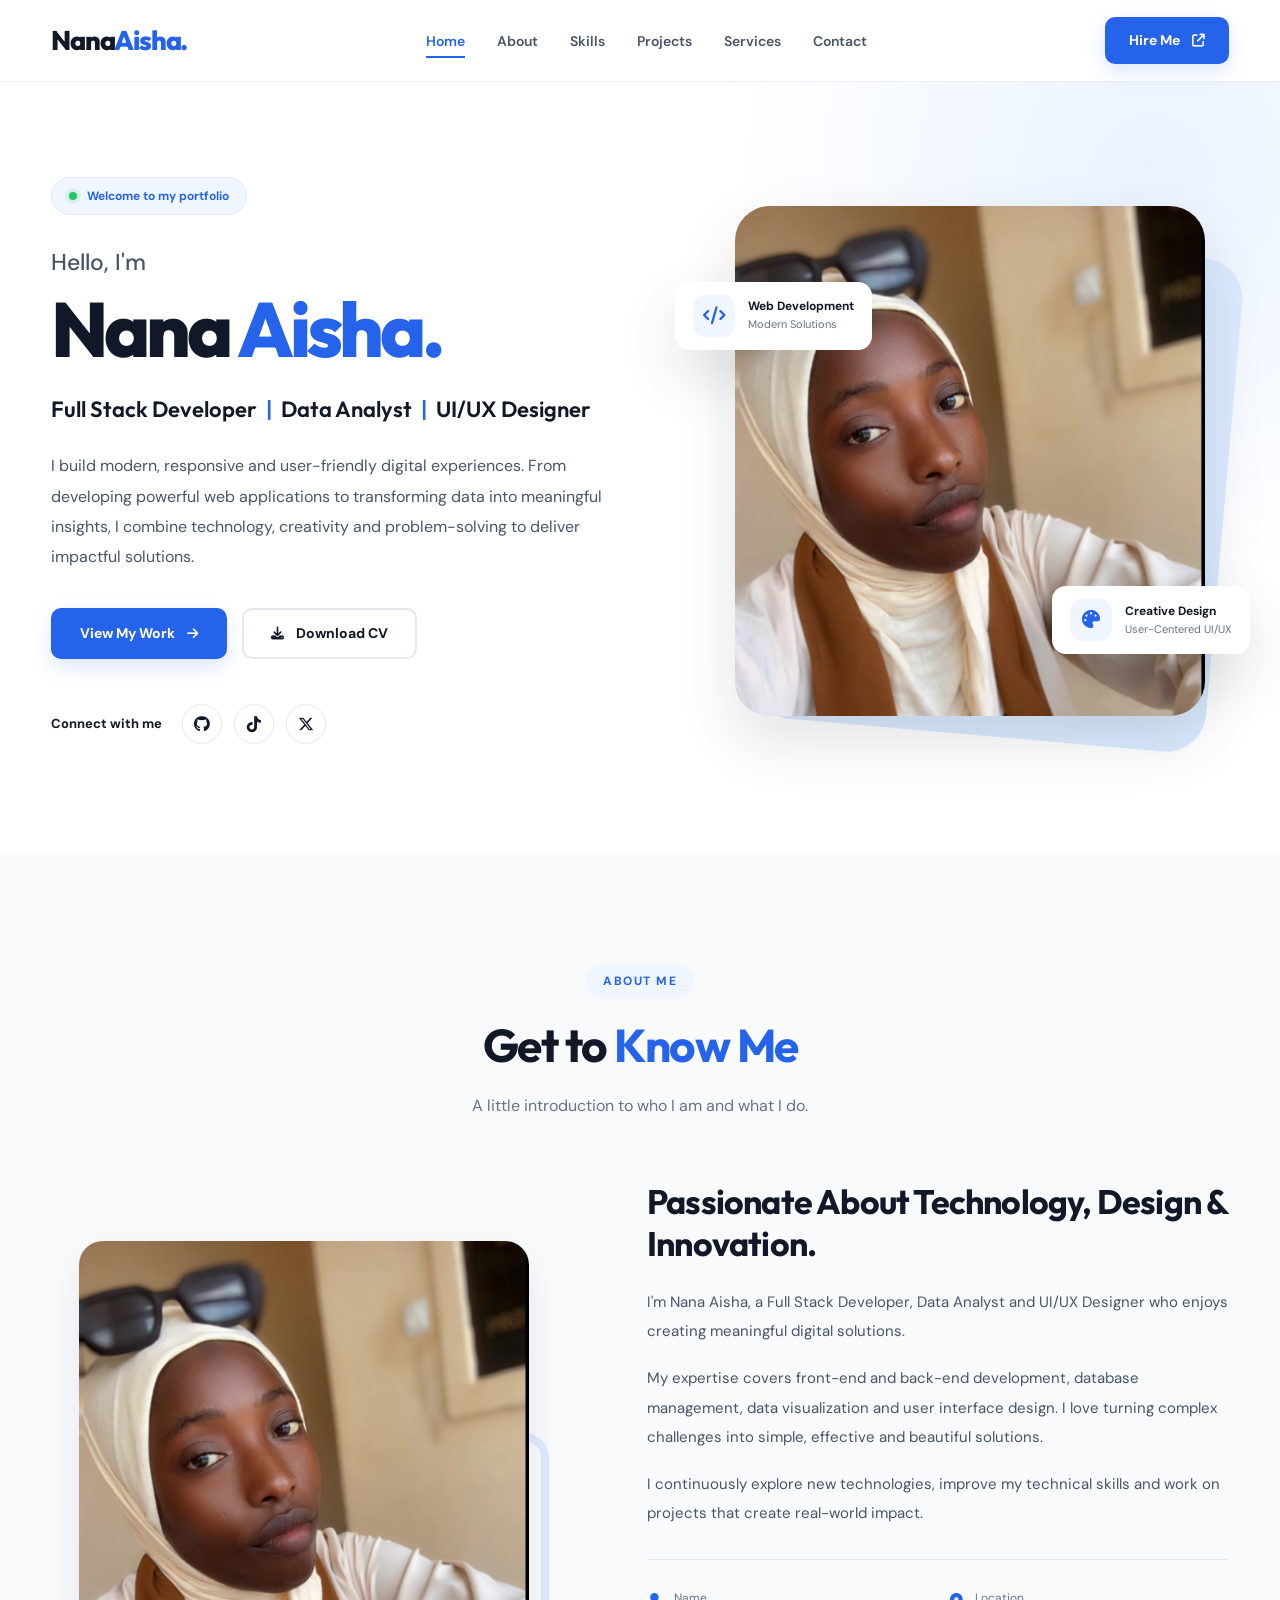
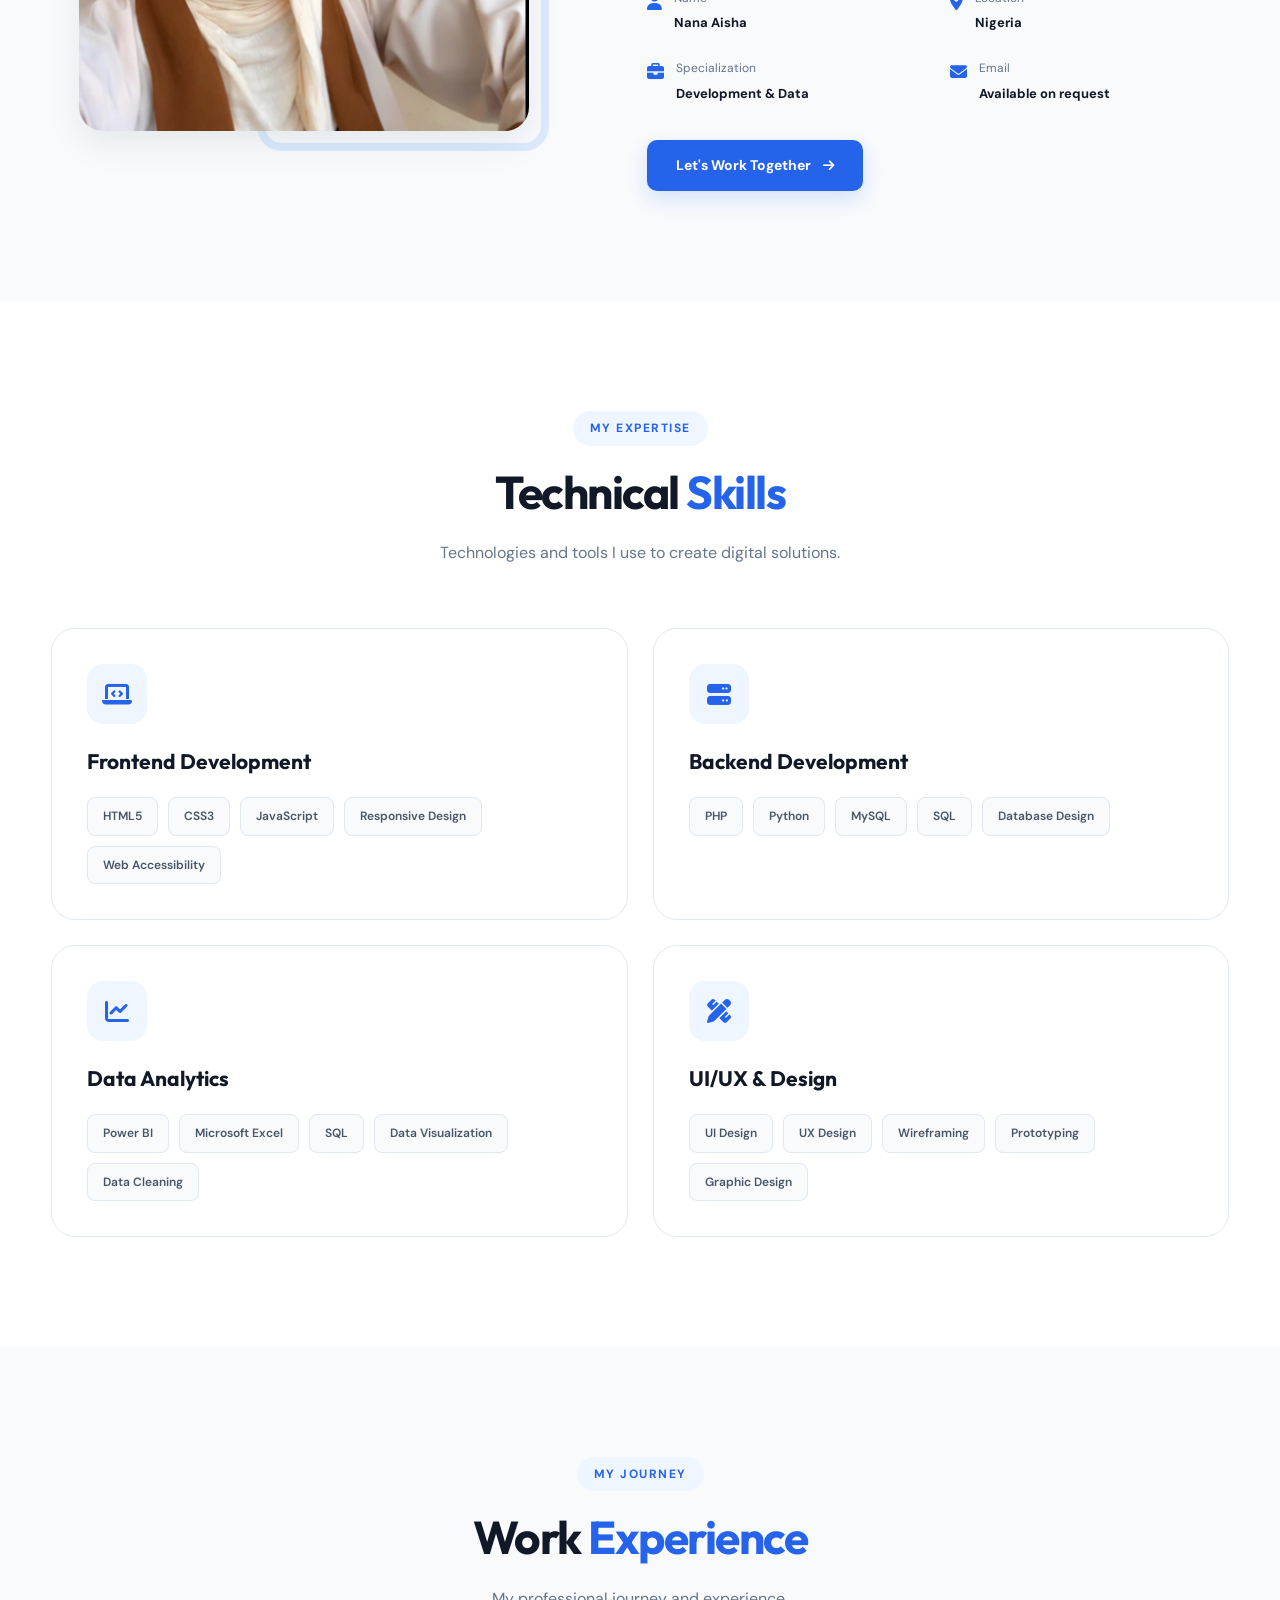
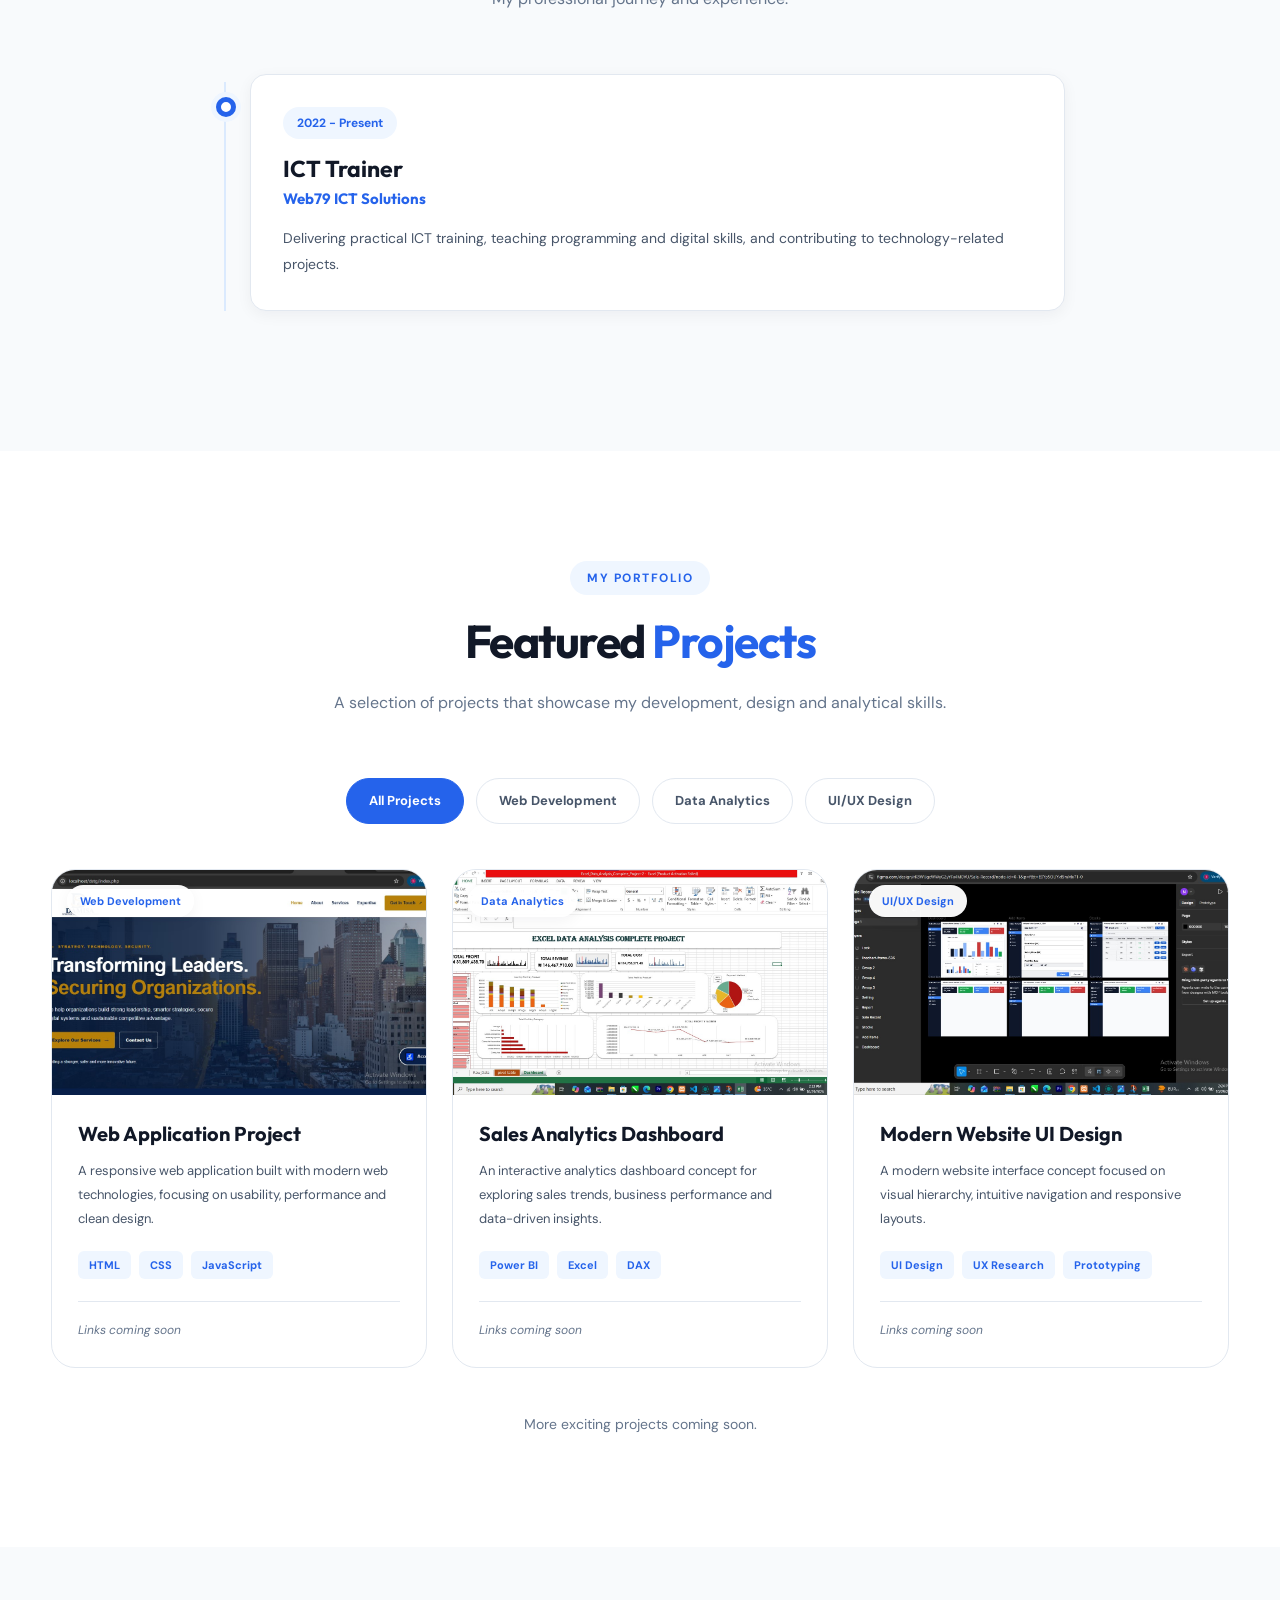
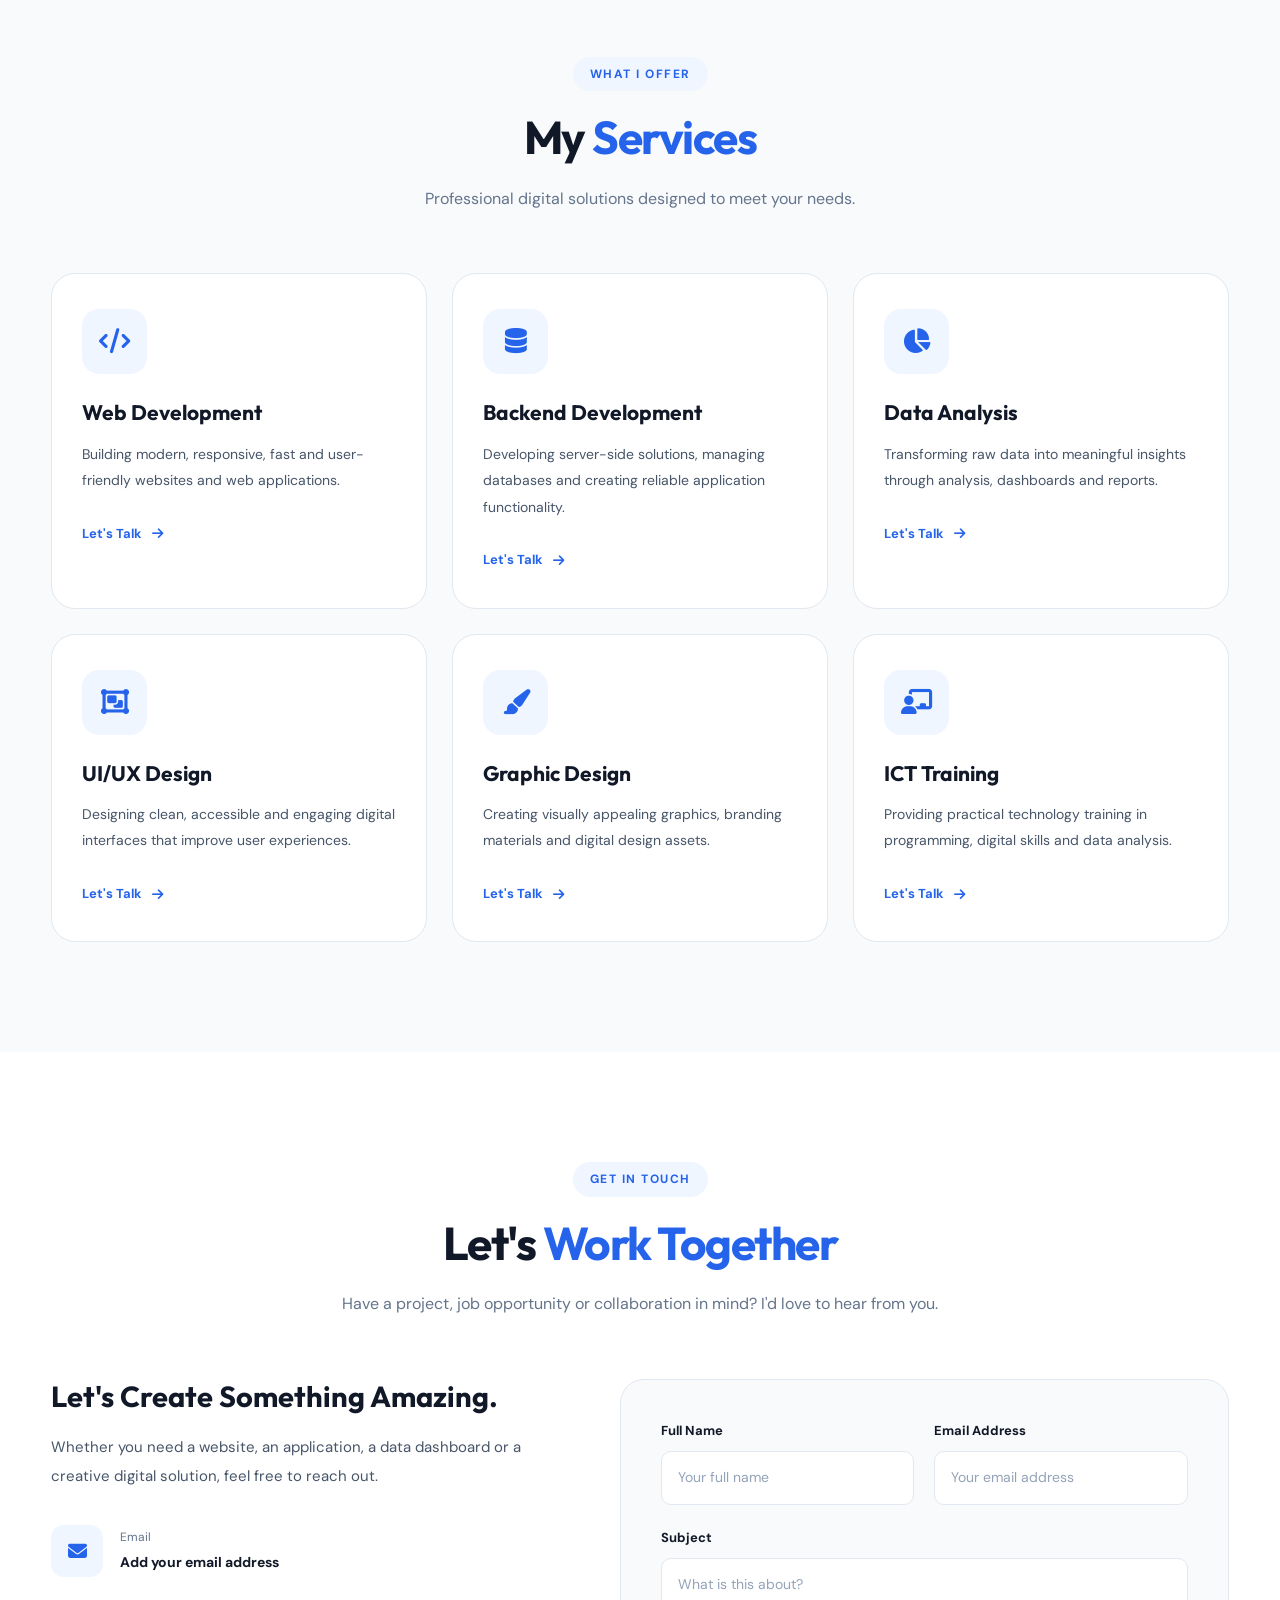
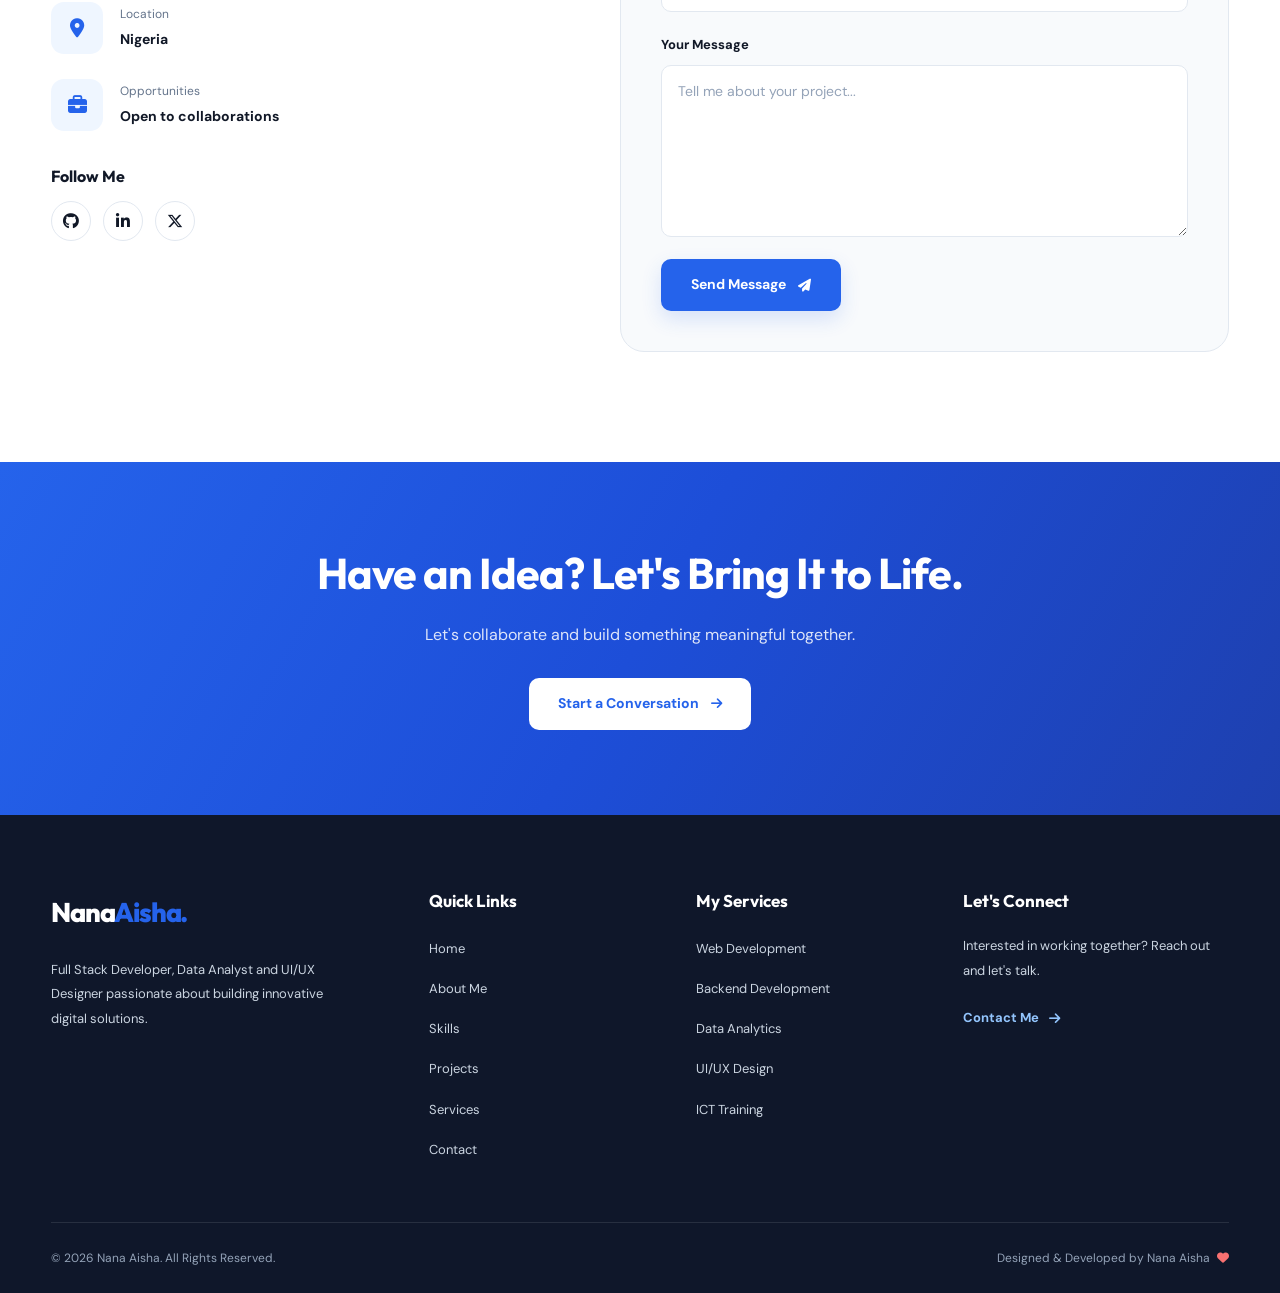
==== nana-aisha-portfolio/index.html @ 43b1484e "my portfolio commit" ====
<!DOCTYPE html>
<html lang="en">
<head>
    <meta charset="UTF-8">
    <meta name="viewport"
          content="width=device-width, initial-scale=1.0">

    <meta name="description"
          content="Nana Aisha is a Full Stack Developer, Data Analyst and UI/UX Designer. Explore her portfolio, skills, projects and services.">

    <meta name="theme-color" content="#ffffff">

    <title>Nana Aisha | Developer & Designer</title>

    <!-- Google Fonts -->
    <link rel="preconnect"
          href="https://fonts.googleapis.com">

    <link rel="preconnect"
          href="https://fonts.gstatic.com"
          crossorigin>

    <link
        href="https://fonts.googleapis.com/css2?family=DM+Sans:wght@400;500;600;700&family=Outfit:wght@400;500;600;700;800&display=swap"
        rel="stylesheet"
    >

    <!-- Font Awesome Icons -->
    <link
        rel="stylesheet"
        href="https://cdnjs.cloudflare.com/ajax/libs/font-awesome/6.7.2/css/all.min.css"
    >

    <!-- Main CSS -->
    <link rel="stylesheet" href="style.css">

    <!-- Main JavaScript -->
    <script src="script.js" defer></script>
</head>

<body>

    <!-- SKIP LINK -->
    <a href="#main-content" class="skip-link">
        Skip to main content
    </a>

    <!-- HEADER -->
    <header class="header" id="header">

        <div class="container nav-container">

            <a href="#home" class="logo"
               aria-label="Nana Aisha Homepage">
                Nana<span>Aisha.</span>
            </a>

            <nav class="navbar"
                 id="navbar"
                 aria-label="Main navigation">

                <ul class="nav-links">

                    <li>
                        <a href="#home" class="nav-link active">
                            Home
                        </a>
                    </li>

                    <li>
                        <a href="about.html" class="nav-link">
                            About
                        </a>
                    </li>

                    <li>
                        <a href="skills.html" class="nav-link">
                            Skills
                        </a>
                    </li>

                    <li>
                        <a href="projects.html" class="nav-link">
                            Projects
                        </a>
                    </li>

                    <li>
                        <a href="services.html" class="nav-link">
                            Services
                        </a>
                    </li>

                    <li>
                        <a href="contact.html" class="nav-link">
                            Contact
                        </a>
                    </li>

                </ul>

            </nav>

            <div class="nav-actions">

                <a href="#contact" class="btn btn-primary nav-cta">
                    Hire Me
                    <i class="fas fa-arrow-up-right-from-square"
                       aria-hidden="true"></i>
                </a>

                <button
                    class="menu-toggle"
                    id="menuToggle"
                    type="button"
                    aria-label="Open navigation menu"
                    aria-expanded="false"
                    aria-controls="navbar"
                >
                    <i class="fas fa-bars" aria-hidden="true"></i>
                </button>

            </div>

        </div>

    </header>


    <main id="main-content">

        <!-- HERO SECTION -->
        <section class="hero section" id="home">

            <div class="container hero-grid">

                <div class="hero-content">

                    <div class="hero-badge">
                        <span class="status-dot"></span>
                        Welcome to my portfolio
                    </div>

                    <p class="hero-greeting">
                        Hello, I'm
                    </p>

                    <h1 class="hero-title">
                        Nana <span>Aisha.</span>
                    </h1>

                    <h2 class="hero-profession">
                        Full Stack Developer
                        <span class="profession-divider">|</span>
                        Data Analyst
                        <span class="profession-divider">|</span>
                        UI/UX Designer
                    </h2>

                    <p class="hero-description">
                        I build modern, responsive and user-friendly
                        digital experiences. From developing powerful
                        web applications to transforming data into
                        meaningful insights, I combine technology,
                        creativity and problem-solving to deliver
                        impactful solutions.
                    </p>

                    <div class="hero-buttons">

                        <a href="#projects"
                           class="btn btn-primary">
                            View My Work
                            <i class="fas fa-arrow-right"
                               aria-hidden="true"></i>
                        </a>

                        <a href="assets/nana-aisha-cv.pdf"
                           class="btn btn-outline"
                           download>
                            <i class="fas fa-download"
                               aria-hidden="true"></i>
                            Download CV
                        </a>

                    </div>

                    <div class="hero-socials">

                        <span>Connect with me</span>

                        <div class="social-links">

                            <!-- Replace # with your real profile URLs -->

                            <a href="https://github.com/Aishamake"
                               aria-label="GitHub profile">
                                <i class="fab fa-github"
                                   aria-hidden="true"></i>
                            </a>

                            <a href="www.tiktok.com/@codecraftcenter78"
                               aria-label="LinkedIn profile">
                                <i class="fab fa-tiktok"
                                   aria-hidden="true"></i>
                            </a>

                            <a href="https://x.com/codecraft780?s=11"
                               aria-label="X profile">
                                <i class="fab fa-x-twitter"
                                   aria-hidden="true"></i>
                            </a>

                        </div>

                    </div>

                </div>

                <div class="hero-image-wrapper">

                    <div class="hero-image-bg"></div>

                    <div class="hero-image-box">

                        <img
                            src="images/profile.jpg"
                            alt="Professional portrait of Nana Aisha"
                            class="hero-image"
                        >

                    </div>

                    <div class="floating-card card-code">
                        <i class="fas fa-code"
                           aria-hidden="true"></i>
                        <div>
                            <strong>Web Development</strong>
                            <span>Modern Solutions</span>
                        </div>
                    </div>

                    <div class="floating-card card-design">
                        <i class="fas fa-palette"
                           aria-hidden="true"></i>
                        <div>
                            <strong>Creative Design</strong>
                            <span>User-Centered UI/UX</span>
                        </div>
                    </div>

                </div>

            </div>

        </section>


        <!-- ABOUT SECTION -->
        <section class="about section" id="about">

            <div class="container">

                <div class="section-heading">

                    <span class="section-tag">About Me</span>

                    <h2 class="section-title">
                        Get to <span>Know Me</span>
                    </h2>

                    <p class="section-subtitle">
                        A little introduction to who I am
                        and what I do.
                    </p>

                </div>

                <div class="about-grid">

                    <div class="about-image">

                        <img
                            src="images/profile.jpg"
                            alt="Nana Aisha"
                            loading="lazy"
                        >

                        <div class="about-image-decoration"></div>

                    </div>

                    <div class="about-content">

                        <h3>
                            Passionate About Technology,
                            Design & Innovation.
                        </h3>

                        <p>
                            I'm Nana Aisha, a Full Stack Developer,
                            Data Analyst and UI/UX Designer who enjoys
                            creating meaningful digital solutions.
                        </p>

                        <p>
                            My expertise covers front-end and
                            back-end development, database management,
                            data visualization and user interface
                            design. I love turning complex challenges
                            into simple, effective and beautiful
                            solutions.
                        </p>

                        <p>
                            I continuously explore new technologies,
                            improve my technical skills and work on
                            projects that create real-world impact.
                        </p>

                        <div class="about-details">

                            <div class="detail-item">
                                <i class="fas fa-user"
                                   aria-hidden="true"></i>
                                <div>
                                    <span>Name</span>
                                    <strong>Nana Aisha</strong>
                                </div>
                            </div>

                            <div class="detail-item">
                                <i class="fas fa-location-dot"
                                   aria-hidden="true"></i>
                                <div>
                                    <span>Location</span>
                                    <strong>Nigeria</strong>
                                </div>
                            </div>

                            <div class="detail-item">
                                <i class="fas fa-briefcase"
                                   aria-hidden="true"></i>
                                <div>
                                    <span>Specialization</span>
                                    <strong>Development & Data</strong>
                                </div>
                            </div>

                            <div class="detail-item">
                                <i class="fas fa-envelope"
                                   aria-hidden="true"></i>
                                <div>
                                    <span>Email</span>
                                    <strong>
                                        <!-- Add your professional email -->
                                        Available on request
                                    </strong>
                                </div>
                            </div>

                        </div>

                        <a href="#contact"
                           class="btn btn-primary">
                            Let's Work Together
                            <i class="fas fa-arrow-right"
                               aria-hidden="true"></i>
                        </a>

                    </div>

                </div>

            </div>

        </section>


        <!-- SKILLS SECTION -->
        <section class="skills section" id="skills">

            <div class="container">

                <div class="section-heading">

                    <span class="section-tag">
                        My Expertise
                    </span>

                    <h2 class="section-title">
                        Technical <span>Skills</span>
                    </h2>

                    <p class="section-subtitle">
                        Technologies and tools I use
                        to create digital solutions.
                    </p>

                </div>

                <div class="skills-grid">

                    <!-- FRONTEND -->
                    <div class="skill-category">

                        <div class="skill-category-icon">
                            <i class="fas fa-laptop-code"
                               aria-hidden="true"></i>
                        </div>

                        <h3>Frontend Development</h3>

                        <div class="skill-tags">
                            <span>HTML5</span>
                            <span>CSS3</span>
                            <span>JavaScript</span>
                            <span>Responsive Design</span>
                            <span>Web Accessibility</span>
                        </div>

                    </div>

                    <!-- BACKEND -->
                    <div class="skill-category">

                        <div class="skill-category-icon">
                            <i class="fas fa-server"
                               aria-hidden="true"></i>
                        </div>

                        <h3>Backend Development</h3>

                        <div class="skill-tags">
                            <span>PHP</span>
                            <span>Python</span>
                            <span>MySQL</span>
                            <span>SQL</span>
                            <span>Database Design</span>
                        </div>

                    </div>

                    <!-- DATA ANALYSIS -->
                    <div class="skill-category">

                        <div class="skill-category-icon">
                            <i class="fas fa-chart-line"
                               aria-hidden="true"></i>
                        </div>

                        <h3>Data Analytics</h3>

                        <div class="skill-tags">
                            <span>Power BI</span>
                            <span>Microsoft Excel</span>
                            <span>SQL</span>
                            <span>Data Visualization</span>
                            <span>Data Cleaning</span>
                        </div>

                    </div>

                    <!-- UI UX -->
                    <div class="skill-category">

                        <div class="skill-category-icon">
                            <i class="fas fa-pen-ruler"
                               aria-hidden="true"></i>
                        </div>

                        <h3>UI/UX & Design</h3>

                        <div class="skill-tags">
                            <span>UI Design</span>
                            <span>UX Design</span>
                            <span>Wireframing</span>
                            <span>Prototyping</span>
                            <span>Graphic Design</span>
                        </div>

                    </div>

                </div>

            </div>

        </section>


        <!-- EXPERIENCE SECTION -->
        <section class="experience section" id="experience">

            <div class="container">

                <div class="section-heading">

                    <span class="section-tag">
                        My Journey
                    </span>

                    <h2 class="section-title">
                        Work <span>Experience</span>
                    </h2>

                    <p class="section-subtitle">
                        My professional journey and experience.
                    </p>

                </div>

                <div class="timeline">

                    <div class="timeline-item">

                        <div class="timeline-marker"></div>

                        <div class="timeline-content">

                            <span class="timeline-date">
                                2022 - Present
                            </span>

                            <h3>
                                ICT Trainer
                            </h3>

                            <h4>
                                Web79 ICT Solutions
                            </h4>

                            <p>
                                Delivering practical ICT training,
                                teaching programming and digital
                                skills, and contributing to
                                technology-related projects.
                            </p>

                        </div>

                    </div>

                </div>

            </div>

        </section>


        <!-- PROJECTS SECTION -->
        <section class="projects section" id="projects">

            <div class="container">

                <div class="section-heading">

                    <span class="section-tag">
                        My Portfolio
                    </span>

                    <h2 class="section-title">
                        Featured <span>Projects</span>
                    </h2>

                    <p class="section-subtitle">
                        A selection of projects that showcase
                        my development, design and analytical skills.
                    </p>

                </div>

                <div class="project-filters"
                     aria-label="Filter projects">

                    <button class="filter-btn active"
                            type="button"
                            data-filter="all">
                        All Projects
                    </button>

                    <button class="filter-btn"
                            type="button"
                            data-filter="web">
                        Web Development
                    </button>

                    <button class="filter-btn"
                            type="button"
                            data-filter="data">
                        Data Analytics
                    </button>

                    <button class="filter-btn"
                            type="button"
                            data-filter="design">
                        UI/UX Design
                    </button>

                </div>

                <div class="projects-grid">

                    <!-- PROJECT 1 -->
                    <article class="project-card"
                             data-category="web">

                        <div class="project-image">

                            <img
                                src="images/project1.jpg"
                                alt="Website development project preview"
                                loading="lazy"
                            >

                            <span class="project-category">
                                Web Development
                            </span>

                        </div>

                        <div class="project-content">

                            <h3>Web Application Project</h3>

                            <p>
                                A responsive web application
                                built with modern web technologies,
                                focusing on usability, performance
                                and clean design.
                            </p>

                            <div class="project-tech">
                                <span>HTML</span>
                                <span>CSS</span>
                                <span>JavaScript</span>
                            </div>

                            <div class="project-links">
                                <!-- Add actual project URLs here -->
                                <span class="project-link-placeholder">
                                    Links coming soon
                                </span>
                            </div>

                        </div>

                    </article>


                    <!-- PROJECT 2 -->
                    <article class="project-card"
                             data-category="data">

                        <div class="project-image">

                            <img
                                src="images/project2.jpg"
                                alt="Data analytics dashboard preview"
                                loading="lazy"
                            >

                            <span class="project-category">
                                Data Analytics
                            </span>

                        </div>

                        <div class="project-content">

                            <h3>Sales Analytics Dashboard</h3>

                            <p>
                                An interactive analytics dashboard
                                concept for exploring sales trends,
                                business performance and
                                data-driven insights.
                            </p>

                            <div class="project-tech">
                                <span>Power BI</span>
                                <span>Excel</span>
                                <span>DAX</span>
                            </div>

                            <div class="project-links">
                                <span class="project-link-placeholder">
                                    Links coming soon
                                </span>
                            </div>

                        </div>

                    </article>


                    <!-- PROJECT 3 -->
                    <article class="project-card"
                             data-category="design">

                        <div class="project-image">

                            <img
                                src="images/project3.jpg"
                                alt="UI UX design project preview"
                                loading="lazy"
                            >

                            <span class="project-category">
                                UI/UX Design
                            </span>

                        </div>

                        <div class="project-content">

                            <h3>Modern Website UI Design</h3>

                            <p>
                                A modern website interface concept
                                focused on visual hierarchy,
                                intuitive navigation and
                                responsive layouts.
                            </p>

                            <div class="project-tech">
                                <span>UI Design</span>
                                <span>UX Research</span>
                                <span>Prototyping</span>
                            </div>

                            <div class="project-links">
                                <span class="project-link-placeholder">
                                    Links coming soon
                                </span>
                            </div>

                        </div>

                    </article>

                </div>

                <div class="projects-footer">

                    <p>
                        More exciting projects coming soon.
                    </p>

                </div>

            </div>

        </section>


        <!-- SERVICES SECTION -->
        <section class="services section" id="services">

            <div class="container">

                <div class="section-heading">

                    <span class="section-tag">
                        What I Offer
                    </span>

                    <h2 class="section-title">
                        My <span>Services</span>
                    </h2>

                    <p class="section-subtitle">
                        Professional digital solutions
                        designed to meet your needs.
                    </p>

                </div>

                <div class="services-grid">

                    <div class="service-card">

                        <div class="service-icon">
                            <i class="fas fa-code"
                               aria-hidden="true"></i>
                        </div>

                        <h3>Web Development</h3>

                        <p>
                            Building modern, responsive,
                            fast and user-friendly websites
                            and web applications.
                        </p>

                        <a href="#contact"
                           class="service-link">
                            Let's Talk
                            <i class="fas fa-arrow-right"
                               aria-hidden="true"></i>
                        </a>

                    </div>


                    <div class="service-card">

                        <div class="service-icon">
                            <i class="fas fa-database"
                               aria-hidden="true"></i>
                        </div>

                        <h3>Backend Development</h3>

                        <p>
                            Developing server-side solutions,
                            managing databases and creating
                            reliable application functionality.
                        </p>

                        <a href="#contact"
                           class="service-link">
                            Let's Talk
                            <i class="fas fa-arrow-right"
                               aria-hidden="true"></i>
                        </a>

                    </div>


                    <div class="service-card">

                        <div class="service-icon">
                            <i class="fas fa-chart-pie"
                               aria-hidden="true"></i>
                        </div>

                        <h3>Data Analysis</h3>

                        <p>
                            Transforming raw data into
                            meaningful insights through
                            analysis, dashboards and reports.
                        </p>

                        <a href="#contact"
                           class="service-link">
                            Let's Talk
                            <i class="fas fa-arrow-right"
                               aria-hidden="true"></i>
                        </a>

                    </div>


                    <div class="service-card">

                        <div class="service-icon">
                            <i class="fas fa-object-group"
                               aria-hidden="true"></i>
                        </div>

                        <h3>UI/UX Design</h3>

                        <p>
                            Designing clean, accessible
                            and engaging digital interfaces
                            that improve user experiences.
                        </p>

                        <a href="#contact"
                           class="service-link">
                            Let's Talk
                            <i class="fas fa-arrow-right"
                               aria-hidden="true"></i>
                        </a>

                    </div>


                    <div class="service-card">

                        <div class="service-icon">
                            <i class="fas fa-paintbrush"
                               aria-hidden="true"></i>
                        </div>

                        <h3>Graphic Design</h3>

                        <p>
                            Creating visually appealing
                            graphics, branding materials
                            and digital design assets.
                        </p>

                        <a href="#contact"
                           class="service-link">
                            Let's Talk
                            <i class="fas fa-arrow-right"
                               aria-hidden="true"></i>
                        </a>

                    </div>


                    <div class="service-card">

                        <div class="service-icon">
                            <i class="fas fa-chalkboard-user"
                               aria-hidden="true"></i>
                        </div>

                        <h3>ICT Training</h3>

                        <p>
                            Providing practical technology
                            training in programming,
                            digital skills and data analysis.
                        </p>

                        <a href="#contact"
                           class="service-link">
                            Let's Talk
                            <i class="fas fa-arrow-right"
                               aria-hidden="true"></i>
                        </a>

                    </div>

                </div>

            </div>

        </section>


        <!-- CONTACT SECTION -->
        <section class="contact section" id="contact">

            <div class="container">

                <div class="section-heading">

                    <span class="section-tag">
                        Get In Touch
                    </span>

                    <h2 class="section-title">
                        Let's <span>Work Together</span>
                    </h2>

                    <p class="section-subtitle">
                        Have a project, job opportunity or
                        collaboration in mind? I'd love
                        to hear from you.
                    </p>

                </div>

                <div class="contact-grid">

                    <div class="contact-info">

                        <h3>
                            Let's Create Something Amazing.
                        </h3>

                        <p>
                            Whether you need a website,
                            an application, a data dashboard
                            or a creative digital solution,
                            feel free to reach out.
                        </p>

                        <div class="contact-info-items">

                            <div class="contact-info-item">

                                <div class="contact-icon">
                                    <i class="fas fa-envelope"
                                       aria-hidden="true"></i>
                                </div>

                                <div>
                                    <span>Email</span>
                                    <strong>
                                        Add your email address
                                    </strong>
                                </div>

                            </div>

                            <div class="contact-info-item">

                                <div class="contact-icon">
                                    <i class="fas fa-location-dot"
                                       aria-hidden="true"></i>
                                </div>

                                <div>
                                    <span>Location</span>
                                    <strong>Nigeria</strong>
                                </div>

                            </div>

                            <div class="contact-info-item">

                                <div class="contact-icon">
                                    <i class="fas fa-briefcase"
                                       aria-hidden="true"></i>
                                </div>

                                <div>
                                    <span>Opportunities</span>
                                    <strong>
                                        Open to collaborations
                                    </strong>
                                </div>

                            </div>

                        </div>

                        <div class="contact-socials">

                            <h4>Follow Me</h4>

                            <div class="social-links">
                                <!-- Add your actual profile URLs -->
                                <a href="#"
                                   aria-label="GitHub">
                                    <i class="fab fa-github"
                                       aria-hidden="true"></i>
                                </a>

                                <a href="#"
                                   aria-label="LinkedIn">
                                    <i class="fab fa-linkedin-in"
                                       aria-hidden="true"></i>
                                </a>

                                <a href="#"
                                   aria-label="X">
                                    <i class="fab fa-x-twitter"
                                       aria-hidden="true"></i>
                                </a>
                            </div>

                        </div>

                    </div>


                    <!-- CONTACT FORM -->
                    <div class="contact-form-wrapper">

                        <form id="contactForm"
                              class="contact-form">

                            <div class="form-row">

                                <div class="form-group">

                                    <label for="name">
                                        Full Name
                                    </label>

                                    <input
                                        type="text"
                                        id="name"
                                        name="name"
                                        placeholder="Your full name"
                                        autocomplete="name"
                                        required
                                    >

                                </div>

                                <div class="form-group">

                                    <label for="email">
                                        Email Address
                                    </label>

                                    <input
                                        type="email"
                                        id="email"
                                        name="email"
                                        placeholder="Your email address"
                                        autocomplete="email"
                                        required
                                    >

                                </div>

                            </div>

                            <div class="form-group">

                                <label for="subject">
                                    Subject
                                </label>

                                <input
                                    type="text"
                                    id="subject"
                                    name="subject"
                                    placeholder="What is this about?"
                                    required
                                >

                            </div>

                            <div class="form-group">

                                <label for="message">
                                    Your Message
                                </label>

                                <textarea
                                    id="message"
                                    name="message"
                                    rows="6"
                                    placeholder="Tell me about your project..."
                                    required
                                ></textarea>

                            </div>

                            <button type="submit"
                                    class="btn btn-primary form-submit">

                                Send Message

                                <i class="fas fa-paper-plane"
                                   aria-hidden="true"></i>

                            </button>

                            <p id="formStatus"
                               class="form-status"
                               role="status"
                               aria-live="polite"></p>

                        </form>

                    </div>

                </div>

            </div>

        </section>


        <!-- CTA SECTION -->
        <section class="cta-section">

            <div class="container">

                <div class="cta-content">

                    <h2>
                        Have an Idea? Let's Bring It to Life.
                    </h2>

                    <p>
                        Let's collaborate and build something
                        meaningful together.
                    </p>

                    <a href="#contact"
                       class="btn btn-light">
                        Start a Conversation
                        <i class="fas fa-arrow-right"
                           aria-hidden="true"></i>
                    </a>

                </div>

            </div>

        </section>

    </main>


    <!-- FOOTER -->
    <footer class="footer">

        <div class="container">

            <div class="footer-grid">

                <div class="footer-about">

                    <a href="#home" class="logo">
                        Nana<span>Aisha.</span>
                    </a>

                    <p>
                        Full Stack Developer, Data Analyst
                        and UI/UX Designer passionate about
                        building innovative digital solutions.
                    </p>

                </div>


                <div class="footer-links">

                    <h3>Quick Links</h3>

                    <ul>
                        <li><a href="#home">Home</a></li>
                        <li><a href="#about">About Me</a></li>
                        <li><a href="#skills">Skills</a></li>
                        <li><a href="#projects">Projects</a></li>
                        <li><a href="#services">Services</a></li>
                        <li><a href="#contact">Contact</a></li>
                    </ul>

                </div>


                <div class="footer-links">

                    <h3>My Services</h3>

                    <ul>
                        <li><a href="#services">Web Development</a></li>
                        <li><a href="#services">Backend Development</a></li>
                        <li><a href="#services">Data Analytics</a></li>
                        <li><a href="#services">UI/UX Design</a></li>
                        <li><a href="#services">ICT Training</a></li>
                    </ul>

                </div>


                <div class="footer-contact">

                    <h3>Let's Connect</h3>

                    <p>
                        Interested in working together?
                        Reach out and let's talk.
                    </p>

                    <a href="#contact"
                       class="footer-contact-link">
                        Contact Me
                        <i class="fas fa-arrow-right"
                           aria-hidden="true"></i>
                    </a>

                </div>

            </div>

            <div class="footer-bottom">

                <p>
                    &copy; <span id="currentYear">2026</span>
                    Nana Aisha. All Rights Reserved.
                </p>

                <p>
                    Designed & Developed by Nana Aisha
                    <i class="fas fa-heart"
                       aria-hidden="true"></i>
                </p>

            </div>

        </div>

    </footer>


    <!-- BACK TO TOP -->
    <button
        id="backToTop"
        class="back-to-top"
        type="button"
        aria-label="Back to top"
    >
        <i class="fas fa-arrow-up"
           aria-hidden="true"></i>
    </button>

</body>
</html>
---- nana-aisha-portfolio/style.css ----
/* =====================================================
   NANA AISHA - PERSONAL PORTFOLIO
   Professional White & Blue Theme
   ===================================================== */

/* GOOGLE FONT AND GLOBAL RESET */

:root {
    --primary: #2563eb;
    --primary-dark: #1d4ed8;
    --primary-light: #eff6ff;
    --primary-soft: #dbeafe;

    --dark: #0f172a;
    --heading: #111827;
    --text: #475569;
    --muted: #64748b;

    --white: #ffffff;
    --background: #ffffff;
    --background-alt: #f8fafc;

    --border: #e2e8f0;
    --shadow-sm: 0 4px 15px rgba(15, 23, 42, .05);
    --shadow-md: 0 12px 35px rgba(15, 23, 42, .08);
    --shadow-lg: 0 25px 60px rgba(15, 23, 42, .12);

    --radius-sm: 10px;
    --radius-md: 16px;
    --radius-lg: 24px;

    --transition: all .3s ease;

    --font-heading: 'Outfit', sans-serif;
    --font-body: 'DM Sans', sans-serif;

    --container-width: 1180px;
    --header-height: 82px;
}

* {
    margin: 0;
    padding: 0;
    box-sizing: border-box;
}

html {
    scroll-behavior: smooth;
    scroll-padding-top: 90px;
}

body {
    font-family: var(--font-body);
    color: var(--text);
    background: var(--background);
    line-height: 1.7;
    overflow-x: hidden;
    -webkit-font-smoothing: antialiased;
}

h1, h2, h3, h4, h5, h6 {
    font-family: var(--font-heading);
    color: var(--heading);
    line-height: 1.25;
    font-weight: 700;
}

p {
    margin-bottom: 0;
}

a {
    text-decoration: none;
    color: inherit;
    transition: var(--transition);
}

ul {
    list-style: none;
}

img {
    display: block;
    max-width: 100%;
}

button,
input,
textarea {
    font: inherit;
}

button {
    cursor: pointer;
}

::selection {
    background: var(--primary);
    color: var(--white);
}

:focus-visible {
    outline: 3px solid var(--primary);
    outline-offset: 4px;
}

.container {
    width: min(92%, var(--container-width));
    margin-inline: auto;
}

.section {
    padding: 110px 0;
}

.skip-link {
    position: fixed;
    top: -100px;
    left: 15px;
    z-index: 9999;
    background: var(--primary);
    color: var(--white);
    padding: 12px 20px;
    border-radius: 8px;
}

.skip-link:focus {
    top: 15px;
}

/* =====================================================
   REUSABLE BUTTONS
   ===================================================== */

.btn {
    display: inline-flex;
    justify-content: center;
    align-items: center;
    gap: 12px;
    padding: 14px 27px;
    border: 2px solid transparent;
    border-radius: 10px;
    font-weight: 700;
    font-size: 14px;
    line-height: 1.4;
    white-space: nowrap;
    transition: var(--transition);
}

.btn i {
    font-size: 13px;
    transition: transform .3s ease;
}

.btn:hover i {
    transform: translateX(4px);
}

.btn-primary {
    background: var(--primary);
    color: var(--white);
    box-shadow: 0 8px 20px rgba(37, 99, 235, .16);
}

.btn-primary:hover {
    background: var(--primary-dark);
    color: var(--white);
    transform: translateY(-3px);
    box-shadow: 0 14px 30px rgba(37, 99, 235, .22);
}

.btn-outline {
    border-color: var(--border);
    color: var(--heading);
    background: var(--white);
}

.btn-outline:hover {
    border-color: var(--primary);
    background: var(--primary-light);
    color: var(--primary);
    transform: translateY(-3px);
}

.btn-light {
    background: var(--white);
    color: var(--primary);
}

.btn-light:hover {
    background: var(--primary-light);
    color: var(--primary-dark);
    transform: translateY(-3px);
}

/* =====================================================
   SECTION HEADINGS
   ===================================================== */

.section-heading {
    text-align: center;
    max-width: 650px;
    margin: 0 auto 60px;
}

.section-tag {
    display: inline-block;
    padding: 7px 17px;
    background: var(--primary-light);
    color: var(--primary);
    border-radius: 50px;
    font-size: 12px;
    font-weight: 700;
    letter-spacing: 1.5px;
    text-transform: uppercase;
    margin-bottom: 18px;
}

.section-title {
    font-size: clamp(32px, 4vw, 46px);
    letter-spacing: -1.5px;
    margin-bottom: 18px;
}

.section-title span {
    color: var(--primary);
}

.section-subtitle {
    font-size: 16px;
    color: var(--muted);
    line-height: 1.8;
}

/* =====================================================
   HEADER AND NAVIGATION
   ===================================================== */

.header {
    position: fixed;
    top: 0;
    left: 0;
    width: 100%;
    height: var(--header-height);
    background: rgba(255, 255, 255, .97);
    border-bottom: 1px solid rgba(226, 232, 240, .7);
    z-index: 1000;
    transition: var(--transition);
}

.header.scrolled {
    height: 72px;
    box-shadow: var(--shadow-sm);
    background: rgba(255, 255, 255, .99);
}

.nav-container {
    height: 100%;
    display: flex;
    align-items: center;
    justify-content: space-between;
    gap: 30px;
}

.logo {
    font-family: var(--font-heading);
    font-size: 27px;
    font-weight: 800;
    letter-spacing: -1.2px;
    color: var(--heading);
    white-space: nowrap;
}

.logo span {
    color: var(--primary);
}

.navbar {
    display: flex;
    align-items: center;
}

.nav-links {
    display: flex;
    align-items: center;
    gap: 32px;
}

.nav-link {
    position: relative;
    color: var(--text);
    font-size: 14px;
    font-weight: 600;
    padding: 8px 0;
}

.nav-link::after {
    content: "";
    position: absolute;
    left: 0;
    bottom: 0;
    width: 0;
    height: 2px;
    background: var(--primary);
    transition: width .3s ease;
}

.nav-link:hover,
.nav-link.active {
    color: var(--primary);
}

.nav-link:hover::after,
.nav-link.active::after {
    width: 100%;
}

.nav-actions {
    display: flex;
    align-items: center;
    gap: 15px;
}

.nav-cta {
    padding: 12px 22px;
}

.menu-toggle {
    display: none;
    border: none;
    background: transparent;
    color: var(--heading);
    font-size: 25px;
    padding: 8px;
}

/* =====================================================
   HERO SECTION
   ===================================================== */

.hero {
    position: relative;
    min-height: 760px;
    padding-top: calc(var(--header-height) + 95px);
    padding-bottom: 110px;
    display: flex;
    align-items: center;
    overflow: hidden;
    background:
        radial-gradient(
            circle at 90% 20%,
            rgba(219, 234, 254, .6),
            transparent 32%
        ),
        var(--white);
}

.hero-grid {
    display: grid;
    grid-template-columns: 1.15fr 1fr;
    align-items: center;
    gap: 65px;
}

.hero-content {
    position: relative;
    z-index: 2;
}

.hero-badge {
    display: inline-flex;
    align-items: center;
    gap: 10px;
    background: var(--primary-light);
    color: var(--primary);
    border: 1px solid var(--primary-soft);
    padding: 8px 17px;
    border-radius: 50px;
    font-size: 12px;
    font-weight: 700;
    margin-bottom: 28px;
}

.status-dot {
    width: 8px;
    height: 8px;
    border-radius: 50%;
    background: #22c55e;
    box-shadow: 0 0 0 4px rgba(34, 197, 94, .12);
}

.hero-greeting {
    color: var(--text);
    font-size: 23px;
    font-weight: 500;
    margin-bottom: 5px;
}

.hero-title {
    font-size: clamp(55px, 6vw, 86px);
    font-weight: 800;
    letter-spacing: -4px;
    line-height: 1.1;
    margin-bottom: 20px;
}

.hero-title span {
    color: var(--primary);
}

.hero-profession {
    color: var(--heading);
    font-size: clamp(17px, 2vw, 22px);
    font-weight: 600;
    line-height: 1.6;
    margin-bottom: 24px;
}

.profession-divider {
    color: var(--primary);
    margin: 0 5px;
}

.hero-description {
    font-size: 16px;
    line-height: 1.9;
    max-width: 560px;
    margin-bottom: 35px;
}

.hero-buttons {
    display: flex;
    flex-wrap: wrap;
    align-items: center;
    gap: 15px;
    margin-bottom: 45px;
}

.hero-socials {
    display: flex;
    align-items: center;
    gap: 20px;
}

.hero-socials > span {
    font-size: 13px;
    font-weight: 700;
    color: var(--heading);
}

.social-links {
    display: flex;
    align-items: center;
    gap: 12px;
}

.social-links a {
    display: inline-flex;
    align-items: center;
    justify-content: center;
    width: 40px;
    height: 40px;
    border: 1px solid var(--border);
    border-radius: 50%;
    background: var(--white);
    color: var(--heading);
    font-size: 16px;
}

.social-links a:hover {
    background: var(--primary);
    border-color: var(--primary);
    color: var(--white);
    transform: translateY(-4px);
}

/* HERO IMAGE */

.hero-image-wrapper {
    position: relative;
    width: 100%;
    max-width: 470px;
    margin-inline: auto;
}

.hero-image-bg {
    position: absolute;
    inset: 35px -20px -20px 35px;
    border-radius: 40px;
    background: var(--primary-soft);
    transform: rotate(5deg);
}

.hero-image-box {
    position: relative;
    z-index: 1;
    height: 510px;
    background: linear-gradient(
        145deg,
        #dbeafe,
        #eff6ff
    );
    border-radius: 35px;
    overflow: hidden;
    box-shadow: var(--shadow-lg);
}

.hero-image {
    width: 100%;
    height: 100%;
    object-fit: cover;
    object-position: center top;
}

.floating-card {
    position: absolute;
    z-index: 3;
    display: flex;
    align-items: center;
    gap: 13px;
    background: var(--white);
    padding: 13px 18px;
    border-radius: 14px;
    box-shadow: var(--shadow-lg);
    animation: float 4s ease-in-out infinite;
}

.floating-card > i {
    display: flex;
    align-items: center;
    justify-content: center;
    width: 42px;
    height: 42px;
    border-radius: 12px;
    background: var(--primary-light);
    color: var(--primary);
    font-size: 18px;
}

.floating-card strong {
    display: block;
    color: var(--heading);
    font-size: 12px;
    line-height: 1.4;
}

.floating-card span {
    display: block;
    color: var(--muted);
    font-size: 11px;
}

.card-code {
    top: 15%;
    left: -60px;
}

.card-design {
    right: -45px;
    bottom: 12%;
    animation-delay: 1.5s;
}

@keyframes float {
    0%, 100% {
        transform: translateY(0);
    }

    50% {
        transform: translateY(-12px);
    }
}

/* =====================================================
   ABOUT SECTION
   ===================================================== */

.about {
    background: var(--background-alt);
}

.about-grid {
    display: grid;
    grid-template-columns: 1fr 1.15fr;
    align-items: center;
    gap: 90px;
}

.about-image {
    position: relative;
    max-width: 450px;
    width: 100%;
    margin: 0 auto;
}

.about-image img {
    position: relative;
    z-index: 2;
    width: 100%;
    height: 490px;
    object-fit: cover;
    object-position: center top;
    border-radius: 24px;
    box-shadow: var(--shadow-md);
}

.about-image-decoration {
    position: absolute;
    z-index: 1;
    width: 65%;
    height: 65%;
    right: -20px;
    bottom: -20px;
    border: 8px solid var(--primary-soft);
    border-radius: 25px;
}

.about-content h3 {
    font-size: clamp(25px, 3vw, 34px);
    margin-bottom: 22px;
    letter-spacing: -.8px;
}

.about-content > p {
    margin-bottom: 18px;
    font-size: 15px;
    line-height: 1.95;
}

.about-details {
    display: grid;
    grid-template-columns: repeat(2, 1fr);
    gap: 24px;
    margin: 30px 0 35px;
    padding-top: 28px;
    border-top: 1px solid var(--border);
}

.detail-item {
    display: flex;
    align-items: flex-start;
    gap: 12px;
    min-width: 0;
}

.detail-item > i {
    color: var(--primary);
    font-size: 17px;
    margin-top: 5px;
}

.detail-item span {
    display: block;
    color: var(--muted);
    font-size: 12px;
    margin-bottom: 4px;
}

.detail-item strong {
    display: block;
    color: var(--heading);
    font-size: 13px;
    font-weight: 700;
    overflow-wrap: anywhere;
}

/* =====================================================
   SKILLS SECTION
   ===================================================== */

.skills {
    background: var(--white);
}

.skills-grid {
    display: grid;
    grid-template-columns: repeat(2, 1fr);
    gap: 25px;
}

.skill-category {
    padding: 35px;
    background: var(--white);
    border: 1px solid var(--border);
    border-radius: var(--radius-lg);
    transition: var(--transition);
}

.skill-category:hover {
    transform: translateY(-7px);
    border-color: var(--primary-soft);
    box-shadow: var(--shadow-md);
}

.skill-category-icon {
    display: flex;
    align-items: center;
    justify-content: center;
    width: 60px;
    height: 60px;
    background: var(--primary-light);
    border-radius: 16px;
    color: var(--primary);
    font-size: 24px;
    margin-bottom: 24px;
}

.skill-category h3 {
    font-size: 21px;
    margin-bottom: 23px;
}

.skill-tags {
    display: flex;
    flex-wrap: wrap;
    gap: 10px;
}

.skill-tags span {
    padding: 8px 15px;
    background: var(--background-alt);
    border: 1px solid var(--border);
    border-radius: 8px;
    color: var(--text);
    font-size: 12px;
    font-weight: 600;
    transition: var(--transition);
}

.skill-tags span:hover {
    color: var(--primary);
    background: var(--primary-light);
    border-color: var(--primary-soft);
}

/* =====================================================
   EXPERIENCE SECTION
   ===================================================== */

.experience {
    background: var(--background-alt);
}

.timeline {
    position: relative;
    max-width: 850px;
    margin: 0 auto;
    padding-left: 35px;
}

.timeline::before {
    content: "";
    position: absolute;
    left: 9px;
    top: 8px;
    bottom: 0;
    width: 2px;
    background: var(--primary-soft);
}

.timeline-item {
    position: relative;
    margin-bottom: 30px;
}

.timeline-marker {
    position: absolute;
    left: -34px;
    top: 23px;
    width: 20px;
    height: 20px;
    border: 5px solid var(--primary);
    border-radius: 50%;
    background: var(--white);
    box-shadow: 0 0 0 5px var(--primary-light);
}

.timeline-content {
    padding: 32px;
    background: var(--white);
    border: 1px solid var(--border);
    border-radius: var(--radius-md);
    box-shadow: var(--shadow-sm);
    transition: var(--transition);
}

.timeline-content:hover {
    box-shadow: var(--shadow-md);
    transform: translateY(-4px);
}

.timeline-date {
    display: inline-block;
    padding: 6px 14px;
    border-radius: 30px;
    background: var(--primary-light);
    color: var(--primary);
    font-size: 12px;
    font-weight: 700;
    margin-bottom: 16px;
}

.timeline-content h3 {
    font-size: 23px;
    margin-bottom: 6px;
}

.timeline-content h4 {
    color: var(--primary);
    font-size: 15px;
    margin-bottom: 16px;
}

.timeline-content p {
    font-size: 14px;
    line-height: 1.9;
}

/* =====================================================
   PROJECTS SECTION
   ===================================================== */

.projects {
    background: var(--white);
}

.project-filters {
    display: flex;
    justify-content: center;
    flex-wrap: wrap;
    gap: 12px;
    margin-bottom: 45px;
}

.filter-btn {
    border: 1px solid var(--border);
    background: var(--white);
    color: var(--text);
    padding: 11px 22px;
    border-radius: 50px;
    font-size: 13px;
    font-weight: 700;
    transition: var(--transition);
}

.filter-btn:hover,
.filter-btn.active {
    background: var(--primary);
    color: var(--white);
    border-color: var(--primary);
}

.projects-grid {
    display: grid;
    grid-template-columns: repeat(3, 1fr);
    gap: 25px;
}

.project-card {
    min-width: 0;
    background: var(--white);
    border: 1px solid var(--border);
    border-radius: var(--radius-lg);
    overflow: hidden;
    transition: var(--transition);
}

.project-card:hover {
    transform: translateY(-8px);
    box-shadow: var(--shadow-lg);
    border-color: var(--primary-soft);
}

.project-image {
    position: relative;
    height: 225px;
    background: var(--primary-light);
    overflow: hidden;
}

.project-image img {
    width: 100%;
    height: 100%;
    object-fit: cover;
    transition: transform .5s ease;
}

.project-card:hover .project-image img {
    transform: scale(1.07);
}

.project-category {
    position: absolute;
    top: 15px;
    left: 15px;
    padding: 7px 13px;
    background: rgba(255, 255, 255, .96);
    color: var(--primary);
    border-radius: 30px;
    font-size: 11px;
    font-weight: 700;
    box-shadow: var(--shadow-sm);
}

.project-content {
    padding: 26px;
}

.project-content h3 {
    font-size: 20px;
    margin-bottom: 13px;
}

.project-content p {
    font-size: 13px;
    line-height: 1.85;
    margin-bottom: 20px;
}

.project-tech {
    display: flex;
    flex-wrap: wrap;
    gap: 8px;
    margin-bottom: 22px;
}

.project-tech span {
    padding: 5px 11px;
    background: var(--primary-light);
    color: var(--primary);
    border-radius: 6px;
    font-size: 11px;
    font-weight: 700;
}

.project-links {
    display: flex;
    flex-wrap: wrap;
    align-items: center;
    gap: 18px;
    padding-top: 18px;
    border-top: 1px solid var(--border);
}

.project-links a {
    color: var(--primary);
    font-size: 13px;
    font-weight: 700;
}

.project-links a:hover {
    color: var(--primary-dark);
}

.project-link-placeholder {
    font-size: 12px;
    color: var(--muted);
    font-style: italic;
}

.project-card.hidden {
    display: none;
}

.projects-footer {
    margin-top: 45px;
    text-align: center;
}

.projects-footer p {
    font-size: 14px;
    color: var(--muted);
}

/* =====================================================
   SERVICES SECTION
   ===================================================== */

.services {
    background: var(--background-alt);
}

.services-grid {
    display: grid;
    grid-template-columns: repeat(3, 1fr);
    gap: 25px;
}

.service-card {
    padding: 35px 30px;
    background: var(--white);
    border: 1px solid var(--border);
    border-radius: var(--radius-lg);
    transition: var(--transition);
}

.service-card:hover {
    transform: translateY(-8px);
    border-color: var(--primary-soft);
    box-shadow: var(--shadow-md);
}

.service-icon {
    display: flex;
    align-items: center;
    justify-content: center;
    width: 65px;
    height: 65px;
    background: var(--primary-light);
    border-radius: 17px;
    color: var(--primary);
    font-size: 25px;
    margin-bottom: 25px;
    transition: var(--transition);
}

.service-card:hover .service-icon {
    background: var(--primary);
    color: var(--white);
}

.service-card h3 {
    font-size: 21px;
    margin-bottom: 15px;
}

.service-card p {
    font-size: 14px;
    line-height: 1.9;
    margin-bottom: 25px;
}

.service-link {
    display: inline-flex;
    align-items: center;
    gap: 10px;
    color: var(--primary);
    font-size: 13px;
    font-weight: 700;
}

.service-link i {
    transition: transform .3s ease;
}

.service-link:hover {
    color: var(--primary-dark);
}

.service-link:hover i {
    transform: translateX(5px);
}

/* =====================================================
   CONTACT SECTION
   ===================================================== */

.contact {
    background: var(--white);
}

.contact-grid {
    display: grid;
    grid-template-columns: .9fr 1.1fr;
    align-items: start;
    gap: 70px;
}

.contact-info h3 {
    font-size: 29px;
    margin-bottom: 18px;
}

.contact-info > p {
    font-size: 15px;
    line-height: 1.9;
    margin-bottom: 35px;
}

.contact-info-items {
    display: flex;
    flex-direction: column;
    gap: 25px;
    margin-bottom: 35px;
}

.contact-info-item {
    display: flex;
    align-items: center;
    gap: 17px;
}

.contact-icon {
    display: flex;
    align-items: center;
    justify-content: center;
    width: 52px;
    height: 52px;
    flex-shrink: 0;
    background: var(--primary-light);
    color: var(--primary);
    border-radius: 13px;
    font-size: 19px;
}

.contact-info-item span {
    display: block;
    font-size: 12px;
    color: var(--muted);
    margin-bottom: 4px;
}

.contact-info-item strong {
    display: block;
    font-size: 14px;
    color: var(--heading);
    overflow-wrap: anywhere;
}

.contact-socials h4 {
    font-size: 16px;
    margin-bottom: 15px;
}

/* CONTACT FORM */

.contact-form-wrapper {
    padding: 40px;
    background: var(--background-alt);
    border: 1px solid var(--border);
    border-radius: var(--radius-lg);
}

.contact-form {
    display: flex;
    flex-direction: column;
    gap: 22px;
}

.form-row {
    display: grid;
    grid-template-columns: repeat(2, 1fr);
    gap: 20px;
}

.form-group {
    display: flex;
    flex-direction: column;
    gap: 9px;
    min-width: 0;
}

.form-group label {
    font-size: 13px;
    font-weight: 700;
    color: var(--heading);
}

.form-group input,
.form-group textarea {
    width: 100%;
    padding: 14px 16px;
    border: 1px solid var(--border);
    background: var(--white);
    border-radius: 10px;
    color: var(--heading);
    font-size: 14px;
    outline: none;
    transition: var(--transition);
}

.form-group input::placeholder,
.form-group textarea::placeholder {
    color: #94a3b8;
}

.form-group input:focus,
.form-group textarea:focus {
    border-color: var(--primary);
    box-shadow: 0 0 0 4px rgba(37, 99, 235, .08);
}

.form-group textarea {
    resize: vertical;
    min-height: 155px;
}

.form-submit {
    align-self: flex-start;
    min-width: 180px;
}

.form-status {
    font-size: 13px;
    line-height: 1.6;
}

.form-status:empty {
    display: none;
}

.form-status.success {
    color: #15803d;
}

.form-status.error {
    color: #dc2626;
}

/* =====================================================
   CALL TO ACTION
   ===================================================== */

.cta-section {
    padding: 85px 0;
    background: linear-gradient(
        120deg,
        #2563eb,
        #1d4ed8,
        #1e40af
    );
    text-align: center;
}

.cta-content {
    max-width: 750px;
    margin: 0 auto;
}

.cta-content h2 {
    color: var(--white);
    font-size: clamp(28px, 4vw, 43px);
    margin-bottom: 20px;
    letter-spacing: -1px;
}

.cta-content p {
    color: rgba(255, 255, 255, .85);
    font-size: 16px;
    margin-bottom: 30px;
}

/* =====================================================
   FOOTER
   ===================================================== */

.footer {
    background: #0f172a;
    color: #cbd5e1;
    padding: 75px 0 0;
}

.footer-grid {
    display: grid;
    grid-template-columns: 1.5fr 1fr 1fr 1.2fr;
    gap: 45px;
    padding-bottom: 60px;
}

.footer .logo {
    display: inline-block;
    color: var(--white);
    margin-bottom: 22px;
}

.footer-about p {
    font-size: 13px;
    line-height: 1.9;
    max-width: 280px;
}

.footer h3 {
    color: var(--white);
    font-size: 17px;
    margin-bottom: 23px;
}

.footer-links ul {
    display: flex;
    flex-direction: column;
    gap: 13px;
}

.footer-links a {
    color: #cbd5e1;
    font-size: 13px;
}

.footer-links a:hover {
    color: #93c5fd;
    padding-left: 5px;
}

.footer-contact p {
    font-size: 13px;
    line-height: 1.9;
    margin-bottom: 20px;
}

.footer-contact-link {
    display: inline-flex;
    align-items: center;
    gap: 10px;
    color: #93c5fd;
    font-size: 13px;
    font-weight: 700;
}

.footer-contact-link:hover {
    color: var(--white);
}

.footer-bottom {
    display: flex;
    justify-content: space-between;
    align-items: center;
    gap: 20px;
    padding: 25px 0;
    border-top: 1px solid rgba(255, 255, 255, .1);
}

.footer-bottom p {
    font-size: 12px;
    color: #94a3b8;
}

.footer-bottom i {
    color: #f87171;
    margin-left: 4px;
}

/* =====================================================
   BACK TO TOP BUTTON
   ===================================================== */

.back-to-top {
    position: fixed;
    right: 25px;
    bottom: 25px;
    z-index: 900;
    display: flex;
    align-items: center;
    justify-content: center;
    width: 45px;
    height: 45px;
    border: none;
    border-radius: 12px;
    background: var(--primary);
    color: var(--white);
    font-size: 17px;
    box-shadow: var(--shadow-md);
    opacity: 0;
    visibility: hidden;
    transform: translateY(15px);
    transition: var(--transition);
}

.back-to-top.show {
    opacity: 1;
    visibility: visible;
    transform: translateY(0);
}

.back-to-top:hover {
    background: var(--primary-dark);
    transform: translateY(-4px);
}

/* =====================================================
   SCROLL REVEAL ANIMATIONS
   Activated later using JavaScript
   ===================================================== */

.reveal {
    opacity: 0;
    transform: translateY(35px);
    transition:
        opacity .7s ease,
        transform .7s ease;
}

.reveal.active {
    opacity: 1;
    transform: translateY(0);
}

/* =====================================================
   RESPONSIVE DESIGN - LAPTOP
   ===================================================== */

@media (max-width: 1200px) {

    .nav-links {
        gap: 22px;
    }

    .hero-grid {
        gap: 40px;
    }

    .card-code {
        left: -20px;
    }

    .card-design {
        right: -15px;
    }

    .about-grid {
        gap: 55px;
    }

    .footer-grid {
        gap: 30px;
    }
}

/* =====================================================
   RESPONSIVE DESIGN - TABLET
   ===================================================== */

@media (max-width: 992px) {

    :root {
        --header-height: 75px;
    }

    .section {
        padding: 85px 0;
    }

    .nav-cta {
        display: none;
    }

    .menu-toggle {
        display: inline-flex;
        align-items: center;
        justify-content: center;
    }

    .navbar {
        position: absolute;
        top: 100%;
        left: 0;
        width: 100%;
        background: var(--white);
        border-bottom: 1px solid var(--border);
        box-shadow: var(--shadow-md);
        padding: 20px 5%;
        display: none;
    }

    .navbar.active {
        display: block;
    }

    .nav-links {
        flex-direction: column;
        align-items: stretch;
        gap: 5px;
    }

    .nav-link {
        display: block;
        padding: 12px 10px;
    }

    .nav-link::after {
        display: none;
    }

    .nav-link:hover,
    .nav-link.active {
        background: var(--primary-light);
        border-radius: 8px;
    }

    .hero {
        min-height: auto;
        padding-top: 145px;
        padding-bottom: 90px;
    }

    .hero-grid {
        grid-template-columns: 1fr 1fr;
        gap: 35px;
    }

    .hero-title {
        font-size: clamp(48px, 6vw, 68px);
    }

    .hero-image-box {
        height: 420px;
    }

    .floating-card {
        padding: 10px 12px;
    }

    .floating-card > i {
        width: 35px;
        height: 35px;
    }

    .card-code {
        left: -10px;
    }

    .card-design {
        right: -10px;
    }

    .about-grid {
        gap: 35px;
    }

    .about-image img {
        height: 430px;
    }

    .projects-grid {
        grid-template-columns: repeat(2, 1fr);
    }

    .services-grid {
        grid-template-columns: repeat(2, 1fr);
    }

    .contact-grid {
        gap: 35px;
    }

    .contact-form-wrapper {
        padding: 30px;
    }

    .form-row {
        grid-template-columns: 1fr;
    }

    .footer-grid {
        grid-template-columns: repeat(2, 1fr);
        gap: 40px;
    }
}

/* =====================================================
   RESPONSIVE DESIGN - MOBILE
   ===================================================== */

@media (max-width: 768px) {

    .container {
        width: min(90%, var(--container-width));
    }

    .section {
        padding: 75px 0;
    }

    .section-heading {
        margin-bottom: 40px;
    }

    .section-title {
        font-size: 33px;
        letter-spacing: -1px;
    }

    .section-subtitle {
        font-size: 14px;
    }

    .logo {
        font-size: 25px;
    }

    .hero {
        padding-top: 125px;
        padding-bottom: 75px;
    }

    .hero-grid {
        grid-template-columns: 1fr;
        gap: 65px;
    }

    .hero-content {
        text-align: center;
    }

    .hero-greeting {
        font-size: 19px;
    }

    .hero-title {
        font-size: clamp(49px, 10vw, 72px);
        letter-spacing: -2.5px;
    }

    .hero-profession {
        font-size: 17px;
    }

    .hero-description {
        font-size: 14px;
        margin-inline: auto;
    }

    .hero-buttons {
        justify-content: center;
        margin-bottom: 35px;
    }

    .hero-socials {
        justify-content: center;
    }

    .hero-image-wrapper {
        max-width: 390px;
    }

    .hero-image-box {
        height: 440px;
    }

    .hero-image-bg {
        inset: 20px -10px -12px 20px;
    }

    .card-code {
        left: -10px;
        top: 13%;
    }

    .card-design {
        right: -10px;
        bottom: 10%;
    }

    .about-grid {
        grid-template-columns: 1fr;
        gap: 50px;
    }

    .about-image {
        max-width: 390px;
    }

    .about-image img {
        height: 430px;
    }

    .about-content h3 {
        font-size: 28px;
    }

    .skills-grid {
        grid-template-columns: 1fr;
    }

    .skill-category {
        padding: 30px;
    }

    .projects-grid {
        grid-template-columns: repeat(2, 1fr);
        gap: 18px;
    }

    .project-content {
        padding: 22px;
    }

    .project-image {
        height: 190px;
    }

    .services-grid {
        grid-template-columns: repeat(2, 1fr);
        gap: 18px;
    }

    .service-card {
        padding: 28px 22px;
    }

    .contact-grid {
        grid-template-columns: 1fr;
        gap: 45px;
    }

    .contact-info h3 {
        font-size: 27px;
    }

    .form-row {
        grid-template-columns: repeat(2, 1fr);
    }

    .cta-section {
        padding: 70px 0;
    }

    .footer {
        padding-top: 60px;
    }
}

/* =====================================================
   SMALL MOBILE PHONES
   ===================================================== */

@media (max-width: 576px) {

    .container {
        width: 90%;
    }

    .section {
        padding: 65px 0;
    }

    .section-title {
        font-size: 30px;
    }

    .hero {
        padding-top: 120px;
    }

    .hero-badge {
        font-size: 11px;
        padding: 7px 13px;
    }

    .hero-title {
        font-size: clamp(44px, 11vw, 58px);
        letter-spacing: -2px;
    }

    .hero-profession {
        font-size: 15px;
    }

    .profession-divider {
        margin: 0 3px;
    }

    .hero-buttons {
        gap: 12px;
    }

    .hero-buttons .btn {
        padding: 13px 18px;
        font-size: 12px;
    }

    .hero-image-wrapper {
        max-width: 320px;
    }

    .hero-image-box {
        height: 370px;
        border-radius: 25px;
    }

    .floating-card {
        padding: 9px 10px;
        gap: 8px;
    }

    .floating-card > i {
        width: 30px;
        height: 30px;
        font-size: 14px;
    }

    .floating-card strong {
        font-size: 10px;
    }

    .floating-card span {
        font-size: 9px;
    }

    .card-code {
        left: -8px;
    }

    .card-design {
        right: -8px;
    }

    .about-image {
        max-width: 320px;
    }

    .about-image img {
        height: 370px;
    }

    .about-content h3 {
        font-size: 25px;
    }

    .about-details {
        gap: 20px 12px;
    }

    .detail-item {
        gap: 8px;
    }

    .detail-item strong {
        font-size: 12px;
    }

    .skill-category {
        padding: 25px;
    }

    .skill-category h3 {
        font-size: 19px;
    }

    .projects-grid {
        grid-template-columns: 1fr;
    }

    .project-image {
        height: 230px;
    }

    .project-filters {
        gap: 8px;
    }

    .filter-btn {
        font-size: 11px;
        padding: 9px 14px;
    }

    .services-grid {
        grid-template-columns: 1fr;
    }

    .service-card {
        padding: 30px;
    }

    .form-row {
        grid-template-columns: 1fr;
    }

    .contact-form-wrapper {
        padding: 25px 20px;
    }

    .form-submit {
        width: 100%;
    }

    .footer-grid {
        grid-template-columns: 1fr;
        gap: 35px;
    }

    .footer-bottom {
        flex-direction: column;
        text-align: center;
        gap: 10px;
    }

    .back-to-top {
        right: 15px;
        bottom: 15px;
        width: 42px;
        height: 42px;
    }
}

/* =====================================================
   EXTRA SMALL SCREENS
   ===================================================== */

@media (max-width: 380px) {

    .hero-title {
        font-size: 43px;
    }

    .hero-buttons {
        flex-direction: column;
        align-items: stretch;
    }

    .hero-buttons .btn {
        width: 100%;
    }

    .hero-socials {
        flex-direction: column;
        gap: 12px;
    }

    .hero-image-wrapper {
        max-width: 270px;
    }

    .hero-image-box {
        height: 320px;
    }

    .floating-card {
        max-width: 145px;
    }

    .about-details {
        grid-template-columns: 1fr;
    }
}

/* =====================================================
   ACCESSIBILITY - REDUCED MOTION
   ===================================================== */

@media (prefers-reduced-motion: reduce) {

    html {
        scroll-behavior: auto;
    }

    *,
    *::before,
    *::after {
        animation-duration: .01ms !important;
        animation-iteration-count: 1 !important;
        transition-duration: .01ms !important;
    }

    .reveal {
        opacity: 1;
        transform: none;
    }
}



/* =====================================================
   ABOUT PAGE - ADDITIONAL STYLING
   ===================================================== */

/* PAGE BANNER */

.page-banner {
    position: relative;
    padding: 165px 0 85px;
    background: linear-gradient(
        135deg,
        #eff6ff 0%,
        #ffffff 55%,
        #f8fafc 100%
    );
    text-align: center;
    overflow: hidden;
}

.page-header-content {
    max-width: 750px;
    margin: 0 auto;
}

.page-header-content h1 {
    font-size: clamp(40px, 5vw, 62px);
    letter-spacing: -2px;
    margin-bottom: 18px;
}

.page-header-content h1 span {
    color: var(--primary);
}

.page-header-content > p {
    font-size: 16px;
    color: var(--muted);
    line-height: 1.8;
    margin-bottom: 25px;
}

.breadcrumbs {
    display: flex;
    align-items: center;
    justify-content: center;
    gap: 13px;
    font-size: 13px;
    font-weight: 600;
}

.breadcrumbs a {
    color: var(--text);
}

.breadcrumbs a:hover,
.breadcrumbs span {
    color: var(--primary);
}

.breadcrumbs i {
    font-size: 10px;
    color: #94a3b8;
}


/* ABOUT INTRODUCTION */

.about-page-section {
    background: var(--white);
}

.about-page-grid {
    display: grid;
    grid-template-columns: 0.9fr 1.1fr;
    align-items: center;
    gap: 85px;
}

.about-page-image {
    position: relative;
    max-width: 470px;
    width: 100%;
    margin: 0 auto;
}

.about-photo-wrapper {
    position: relative;
    z-index: 2;
    width: 100%;
    height: 550px;
    border-radius: 28px;
    background: var(--primary-light);
    overflow: hidden;
    box-shadow: var(--shadow-lg);
}

.about-photo-wrapper img {
    width: 100%;
    height: 100%;
    object-fit: cover;
    object-position: center top;
}

.about-photo-decoration {
    position: absolute;
    z-index: 1;
    width: 75%;
    height: 70%;
    right: -22px;
    bottom: -22px;
    border: 8px solid var(--primary-soft);
    border-radius: 30px;
}

.about-image-label {
    position: absolute;
    z-index: 3;
    left: -30px;
    bottom: 45px;
    display: flex;
    align-items: center;
    gap: 12px;
    padding: 16px 22px;
    background: var(--white);
    border-radius: 14px;
    box-shadow: var(--shadow-lg);
}

.about-image-label i {
    color: var(--primary);
    font-size: 20px;
}

.about-image-label span {
    color: var(--heading);
    font-size: 13px;
    font-weight: 700;
}

.about-page-content h2 {
    font-size: clamp(34px, 4vw, 47px);
    letter-spacing: -1.5px;
    margin-bottom: 15px;
}

.about-page-content h2 span {
    color: var(--primary);
}

.about-page-content h3 {
    font-size: 19px;
    font-weight: 600;
    color: var(--primary);
    line-height: 1.6;
    margin-bottom: 25px;
}

.about-page-content > p {
    font-size: 15px;
    line-height: 1.95;
    margin-bottom: 18px;
}

.about-personal-info {
    display: grid;
    grid-template-columns: repeat(2, 1fr);
    gap: 22px;
    margin: 30px 0 35px;
    padding-top: 28px;
    border-top: 1px solid var(--border);
}

.personal-info-item {
    display: flex;
    flex-direction: column;
    gap: 6px;
    min-width: 0;
}

.personal-info-item span {
    display: flex;
    align-items: center;
    gap: 9px;
    font-size: 12px;
    color: var(--muted);
}

.personal-info-item span i {
    color: var(--primary);
}

.personal-info-item strong {
    color: var(--heading);
    font-size: 14px;
    overflow-wrap: anywhere;
}

.about-page-buttons {
    display: flex;
    flex-wrap: wrap;
    gap: 15px;
}


/* MY STORY */

.my-story-section {
    background: var(--background-alt);
}

.story-grid {
    display: grid;
    grid-template-columns: repeat(3, 1fr);
    gap: 25px;
}

.story-card {
    background: var(--white);
    border: 1px solid var(--border);
    border-radius: var(--radius-lg);
    padding: 35px;
    transition: var(--transition);
}

.story-card:hover {
    transform: translateY(-7px);
    box-shadow: var(--shadow-md);
    border-color: var(--primary-soft);
}

.story-icon {
    display: flex;
    align-items: center;
    justify-content: center;
    width: 60px;
    height: 60px;
    background: var(--primary-light);
    color: var(--primary);
    border-radius: 16px;
    font-size: 23px;
    margin-bottom: 25px;
}

.story-card h3 {
    font-size: 21px;
    margin-bottom: 18px;
}

.story-card p {
    font-size: 14px;
    line-height: 1.9;
    margin-bottom: 13px;
}


/* EDUCATION */

.education-section {
    background: var(--white);
}

.education-grid {
    display: grid;
    grid-template-columns: repeat(2, 1fr);
    gap: 25px;
}

.education-card {
    display: flex;
    align-items: flex-start;
    gap: 22px;
    padding: 35px;
    background: var(--white);
    border: 1px solid var(--border);
    border-radius: var(--radius-lg);
    transition: var(--transition);
}

.education-card:hover {
    transform: translateY(-5px);
    box-shadow: var(--shadow-md);
    border-color: var(--primary-soft);
}

.education-icon {
    display: flex;
    align-items: center;
    justify-content: center;
    flex-shrink: 0;
    width: 58px;
    height: 58px;
    border-radius: 15px;
    background: var(--primary-light);
    color: var(--primary);
    font-size: 22px;
}

.education-date {
    display: inline-block;
    padding: 5px 12px;
    background: var(--primary-light);
    color: var(--primary);
    border-radius: 20px;
    font-size: 11px;
    font-weight: 700;
    margin-bottom: 14px;
}

.education-content h3 {
    font-size: 21px;
    margin-bottom: 8px;
}

.education-content h4 {
    color: var(--primary);
    font-size: 14px;
    margin-bottom: 15px;
}

.education-content p {
    font-size: 13px;
    line-height: 1.9;
}


/* EXPERIENCE ADDITIONS */

.experience-list {
    margin-top: 20px;
    padding-left: 20px;
    list-style: disc;
}

.experience-list li {
    color: var(--text);
    font-size: 14px;
    line-height: 1.9;
    margin-bottom: 8px;
}


/* EXPERTISE */

.expertise-section {
    background: var(--white);
}

.expertise-grid {
    display: grid;
    grid-template-columns: repeat(4, 1fr);
    gap: 22px;
}

.expertise-card {
    padding: 30px 24px;
    border: 1px solid var(--border);
    border-radius: var(--radius-lg);
    text-align: center;
    transition: var(--transition);
}

.expertise-card:hover {
    transform: translateY(-7px);
    box-shadow: var(--shadow-md);
    border-color: var(--primary-soft);
}

.expertise-icon {
    display: flex;
    align-items: center;
    justify-content: center;
    width: 65px;
    height: 65px;
    background: var(--primary-light);
    color: var(--primary);
    border-radius: 18px;
    font-size: 25px;
    margin: 0 auto 23px;
}

.expertise-card h3 {
    font-size: 18px;
    margin-bottom: 15px;
}

.expertise-card p {
    font-size: 13px;
    line-height: 1.9;
}

.expertise-action {
    text-align: center;
    margin-top: 45px;
}


/* VALUES */

.values-section {
    background: var(--background-alt);
}

.values-grid {
    display: grid;
    grid-template-columns: repeat(4, 1fr);
    gap: 22px;
}

.value-card {
    padding: 30px 23px;
    text-align: center;
    background: var(--white);
    border: 1px solid var(--border);
    border-radius: var(--radius-lg);
    transition: var(--transition);
}

.value-card:hover {
    transform: translateY(-6px);
    box-shadow: var(--shadow-md);
}

.value-card > i {
    color: var(--primary);
    font-size: 30px;
    margin-bottom: 22px;
}

.value-card h3 {
    font-size: 18px;
    margin-bottom: 13px;
}

.value-card p {
    font-size: 13px;
    line-height: 1.8;
}


/* =====================================================
   RESPONSIVE ABOUT PAGE
   ===================================================== */

@media (max-width: 1100px) {

    .about-page-grid {
        gap: 45px;
    }

    .expertise-grid,
    .values-grid {
        grid-template-columns: repeat(2, 1fr);
    }

}

@media (max-width: 992px) {

    .page-banner {
        padding: 145px 0 75px;
    }

    .about-page-grid {
        grid-template-columns: 1fr;
        gap: 60px;
    }

    .about-page-image {
        max-width: 450px;
    }

    .about-photo-wrapper {
        height: 500px;
    }

    .story-grid {
        grid-template-columns: repeat(2, 1fr);
    }

    .education-grid {
        grid-template-columns: 1fr;
    }

}

@media (max-width: 768px) {

    .page-banner {
        padding: 130px 0 65px;
    }

    .page-header-content h1 {
        font-size: 42px;
    }

    .page-header-content > p {
        font-size: 14px;
    }

    .about-page-image {
        max-width: 380px;
    }

    .about-photo-wrapper {
        height: 440px;
    }

    .about-page-content h2 {
        font-size: 36px;
    }

    .about-page-content h3 {
        font-size: 17px;
    }

    .story-grid {
        grid-template-columns: 1fr;
    }

    .education-card {
        padding: 28px;
    }

    .expertise-grid,
    .values-grid {
        grid-template-columns: repeat(2, 1fr);
    }

}

@media (max-width: 576px) {

    .page-banner {
        padding: 120px 0 55px;
    }

    .page-header-content h1 {
        font-size: 36px;
    }

    .about-page-image {
        max-width: 310px;
    }

    .about-photo-wrapper {
        height: 370px;
    }

    .about-image-label {
        left: -8px;
        bottom: 25px;
        padding: 12px 15px;
    }

    .about-image-label span {
        font-size: 11px;
    }

    .about-page-content h2 {
        font-size: 32px;
    }

    .about-personal-info {
        gap: 20px 12px;
    }

    .about-page-buttons {
        flex-direction: column;
    }

    .about-page-buttons .btn {
        width: 100%;
    }

    .story-card {
        padding: 27px;
    }

    .education-card {
        flex-direction: column;
        padding: 25px;
    }

    .expertise-grid,
    .values-grid {
        grid-template-columns: 1fr;
    }

}



/* =====================================================
   SKILLS PAGE - ADDITIONAL CSS
   ===================================================== */

/* SKILLS INTRODUCTION */

.skills-intro-section {
    background: var(--white);
}

.skills-intro-grid {
    display: grid;
    grid-template-columns: 1.1fr 0.9fr;
    align-items: center;
    gap: 75px;
}

.skills-intro-content h2 {
    font-size: clamp(32px, 4vw, 46px);
    letter-spacing: -1.5px;
    margin-bottom: 25px;
}

.skills-intro-content h2 span {
    color: var(--primary);
}

.skills-intro-content p {
    font-size: 15px;
    line-height: 1.95;
    margin-bottom: 20px;
}

.skills-intro-content .btn {
    margin-top: 15px;
}

.skills-intro-visual {
    position: relative;
    max-width: 470px;
    width: 100%;
    margin: 0 auto;
}

.skills-visual-main {
    position: relative;
    z-index: 2;
    padding: 45px 35px;
    background: linear-gradient(
        145deg,
        #eff6ff,
        #dbeafe
    );
    border: 1px solid var(--primary-soft);
    border-radius: 28px;
    text-align: center;
    box-shadow: var(--shadow-md);
}

.skills-visual-decoration {
    position: absolute;
    z-index: 1;
    width: 70%;
    height: 75%;
    right: -20px;
    bottom: -20px;
    border: 7px solid var(--primary-soft);
    border-radius: 28px;
}

.skills-visual-icon {
    display: flex;
    align-items: center;
    justify-content: center;
    width: 95px;
    height: 95px;
    background: var(--white);
    border-radius: 25px;
    color: var(--primary);
    font-size: 42px;
    margin: 0 auto 25px;
    box-shadow: var(--shadow-sm);
}

.skills-visual-main h3 {
    font-size: 25px;
    margin-bottom: 12px;
}

.skills-visual-main > p {
    color: var(--muted);
    font-size: 14px;
    margin-bottom: 30px;
}

.skills-visual-tags {
    display: flex;
    flex-wrap: wrap;
    justify-content: center;
    gap: 10px;
}

.skills-visual-tags span {
    padding: 9px 15px;
    background: var(--white);
    color: var(--primary);
    border: 1px solid var(--primary-soft);
    border-radius: 8px;
    font-size: 12px;
    font-weight: 700;
    box-shadow: var(--shadow-sm);
}


/* TECHNICAL SKILLS */

.technical-skills-section {
    background: var(--background-alt);
}

.technical-skills-grid {
    display: grid;
    grid-template-columns: repeat(2, 1fr);
    gap: 28px;
}

.technical-skill-card {
    background: var(--white);
    border: 1px solid var(--border);
    border-radius: var(--radius-lg);
    padding: 35px;
    transition: var(--transition);
}

.technical-skill-card:hover {
    transform: translateY(-6px);
    border-color: var(--primary-soft);
    box-shadow: var(--shadow-md);
}

.technical-skill-header {
    display: flex;
    align-items: center;
    gap: 20px;
    margin-bottom: 28px;
    padding-bottom: 25px;
    border-bottom: 1px solid var(--border);
}

.technical-skill-icon {
    display: flex;
    align-items: center;
    justify-content: center;
    width: 65px;
    height: 65px;
    flex-shrink: 0;
    background: var(--primary-light);
    border-radius: 17px;
    color: var(--primary);
    font-size: 25px;
}

.technical-skill-header h3 {
    font-size: 22px;
    margin-bottom: 7px;
}

.technical-skill-header p {
    font-size: 13px;
    color: var(--muted);
    line-height: 1.7;
}

.technical-skill-list {
    display: grid;
    grid-template-columns: repeat(2, 1fr);
    gap: 15px;
}

.technical-skill-item {
    display: flex;
    align-items: center;
    gap: 12px;
    padding: 13px 15px;
    background: var(--background-alt);
    border: 1px solid var(--border);
    border-radius: 10px;
    transition: var(--transition);
}

.technical-skill-item:hover {
    background: var(--primary-light);
    border-color: var(--primary-soft);
}

.technical-skill-item i {
    color: var(--primary);
    font-size: 19px;
    width: 23px;
    text-align: center;
    flex-shrink: 0;
}

.technical-skill-item span {
    color: var(--heading);
    font-size: 13px;
    font-weight: 600;
}


/* TOOLS AND TECHNOLOGIES */

.skills-tools-section {
    background: var(--white);
}

.tools-grid {
    display: grid;
    grid-template-columns: repeat(6, 1fr);
    gap: 20px;
}

.tool-card {
    padding: 30px 15px;
    background: var(--white);
    border: 1px solid var(--border);
    border-radius: var(--radius-md);
    text-align: center;
    transition: var(--transition);
}

.tool-card:hover {
    transform: translateY(-7px);
    background: var(--primary-light);
    border-color: var(--primary-soft);
    box-shadow: var(--shadow-md);
}

.tool-card > i {
    display: block;
    color: var(--primary);
    font-size: 35px;
    margin-bottom: 20px;
}

.tool-card h3 {
    font-size: 16px;
    margin-bottom: 7px;
}

.tool-card span {
    color: var(--muted);
    font-size: 11px;
}


/* DEVELOPMENT PROCESS */

.skills-process-section {
    background: var(--background-alt);
}

.skills-process-grid {
    display: grid;
    grid-template-columns: repeat(4, 1fr);
    gap: 25px;
}

.skills-process-card {
    position: relative;
    padding: 35px 27px;
    background: var(--white);
    border: 1px solid var(--border);
    border-radius: var(--radius-lg);
    transition: var(--transition);
    overflow: hidden;
}

.skills-process-card:hover {
    transform: translateY(-7px);
    border-color: var(--primary-soft);
    box-shadow: var(--shadow-md);
}

.process-number {
    position: absolute;
    top: 18px;
    right: 20px;
    color: var(--primary-soft);
    font-family: var(--font-heading);
    font-size: 46px;
    font-weight: 800;
    line-height: 1;
}

.process-icon {
    position: relative;
    z-index: 1;
    display: flex;
    align-items: center;
    justify-content: center;
    width: 62px;
    height: 62px;
    background: var(--primary-light);
    color: var(--primary);
    border-radius: 17px;
    font-size: 24px;
    margin-bottom: 25px;
}

.skills-process-card h3 {
    font-size: 20px;
    margin-bottom: 15px;
}

.skills-process-card p {
    font-size: 13px;
    line-height: 1.9;
}


/* PROFESSIONAL SKILLS */

.professional-skills-section {
    background: var(--white);
}

.professional-skills-grid {
    display: grid;
    grid-template-columns: repeat(4, 1fr);
    gap: 20px;
}

.professional-skill-item {
    display: flex;
    align-items: center;
    gap: 15px;
    padding: 23px 20px;
    background: var(--background-alt);
    border: 1px solid var(--border);
    border-radius: var(--radius-md);
    transition: var(--transition);
}

.professional-skill-item:hover {
    background: var(--primary-light);
    border-color: var(--primary-soft);
    transform: translateY(-4px);
}

.professional-skill-item i {
    display: flex;
    align-items: center;
    justify-content: center;
    flex-shrink: 0;
    width: 42px;
    height: 42px;
    background: var(--white);
    color: var(--primary);
    border-radius: 11px;
    font-size: 18px;
}

.professional-skill-item span {
    color: var(--heading);
    font-size: 13px;
    font-weight: 700;
}


/* =====================================================
   RESPONSIVE SKILLS PAGE
   ===================================================== */

@media (max-width: 1200px) {

    .tools-grid {
        grid-template-columns: repeat(4, 1fr);
    }

    .skills-process-grid {
        grid-template-columns: repeat(2, 1fr);
    }

    .professional-skills-grid {
        grid-template-columns: repeat(2, 1fr);
    }

}

@media (max-width: 992px) {

    .skills-intro-grid {
        grid-template-columns: 1fr;
        gap: 55px;
    }

    .skills-intro-visual {
        max-width: 500px;
    }

    .technical-skills-grid {
        grid-template-columns: 1fr;
    }

}

@media (max-width: 768px) {

    .skills-intro-content h2 {
        font-size: 35px;
    }

    .technical-skill-card {
        padding: 28px;
    }

    .tools-grid {
        grid-template-columns: repeat(3, 1fr);
        gap: 15px;
    }

    .skills-process-grid {
        grid-template-columns: repeat(2, 1fr);
        gap: 18px;
    }

    .professional-skills-grid {
        grid-template-columns: repeat(2, 1fr);
        gap: 15px;
    }

}

@media (max-width: 576px) {

    .skills-intro-content h2 {
        font-size: 31px;
    }

    .skills-visual-main {
        padding: 35px 22px;
    }

    .skills-visual-icon {
        width: 75px;
        height: 75px;
        font-size: 32px;
    }

    .skills-visual-main h3 {
        font-size: 21px;
    }

    .technical-skill-card {
        padding: 23px;
    }

    .technical-skill-header {
        gap: 15px;
    }

    .technical-skill-icon {
        width: 53px;
        height: 53px;
        font-size: 20px;
    }

    .technical-skill-header h3 {
        font-size: 19px;
    }

    .technical-skill-list {
        grid-template-columns: 1fr;
        gap: 12px;
    }

    .tools-grid {
        grid-template-columns: repeat(2, 1fr);
    }

    .tool-card {
        padding: 25px 12px;
    }

    .skills-process-grid {
        grid-template-columns: 1fr;
    }

    .professional-skills-grid {
        grid-template-columns: 1fr;
    }

}

@media (max-width: 380px) {

    .skills-visual-tags span {
        font-size: 10px;
        padding: 7px 11px;
    }

    .tools-grid {
        gap: 10px;
    }

    .tool-card h3 {
        font-size: 14px;
    }

}



/* =====================================================
   PROJECTS PAGE - ADDITIONAL STYLING
   ===================================================== */

/* PROJECT INTRODUCTION */

.projects-intro-section {
    background: var(--white);
    padding-bottom: 65px;
}

.projects-intro-content {
    max-width: 780px;
    margin: 0 auto;
    text-align: center;
}

.projects-intro-content h2 {
    font-size: clamp(32px, 4vw, 46px);
    letter-spacing: -1.5px;
    margin-bottom: 22px;
}

.projects-intro-content h2 span {
    color: var(--primary);
}

.projects-intro-content p {
    font-size: 15px;
    line-height: 1.95;
    margin-bottom: 15px;
}


/* PROJECTS GALLERY */

.projects-page-section {
    background: var(--background-alt);
}

.projects-page-grid {
    grid-template-columns: repeat(3, minmax(0, 1fr));
    gap: 28px;
}

.projects-page-grid .project-card {
    display: flex;
    flex-direction: column;
    height: 100%;
    background: var(--white);
}

.projects-page-grid .project-image {
    height: 230px;
}

.projects-page-grid .project-content {
    display: flex;
    flex-direction: column;
    flex: 1;
    padding: 27px;
}

.projects-page-grid .project-content h3 {
    font-size: 21px;
    margin-bottom: 14px;
}

.projects-page-grid .project-content p {
    font-size: 13px;
    line-height: 1.9;
    margin-bottom: 22px;
}

.projects-page-grid .project-tech {
    margin-top: auto;
    margin-bottom: 20px;
}

.projects-page-grid .project-links {
    gap: 12px;
    align-items: flex-start;
}

.projects-page-grid .project-link-placeholder {
    display: inline-flex;
    align-items: center;
    gap: 7px;
    color: var(--muted);
    font-size: 11px;
    font-style: normal;
}

.projects-page-grid .project-link-placeholder i {
    color: var(--primary);
    font-size: 13px;
}

/* REAL PROJECT LINKS - FOR FUTURE USE */

.projects-page-grid .project-links a {
    display: inline-flex;
    align-items: center;
    gap: 8px;
    color: var(--primary);
    font-size: 12px;
    font-weight: 700;
    transition: var(--transition);
}

.projects-page-grid .project-links a:hover {
    color: var(--primary-dark);
    transform: translateY(-2px);
}

/* HIDE FILTERED PROJECTS */

.project-card[hidden],
.projects-page-grid .project-card.hidden {
    display: none !important;
}

/* PROJECT NOTICE */

.projects-page-note {
    display: flex;
    align-items: flex-start;
    gap: 13px;
    max-width: 780px;
    margin: 45px auto 0;
    padding: 20px 25px;
    background: var(--white);
    border: 1px solid var(--border);
    border-radius: var(--radius-md);
}

.projects-page-note i {
    color: var(--primary);
    font-size: 20px;
    margin-top: 3px;
}

.projects-page-note p {
    color: var(--muted);
    font-size: 13px;
    line-height: 1.8;
}


/* PROJECT APPROACH */

.project-approach-section {
    background: var(--white);
}

.project-approach-grid {
    display: grid;
    grid-template-columns: repeat(4, minmax(0, 1fr));
    gap: 23px;
}

.project-approach-card {
    position: relative;
    padding: 35px 27px;
    background: var(--white);
    border: 1px solid var(--border);
    border-radius: var(--radius-lg);
    transition: var(--transition);
    overflow: hidden;
}

.project-approach-card:hover {
    transform: translateY(-7px);
    box-shadow: var(--shadow-md);
    border-color: var(--primary-soft);
}

.approach-icon {
    display: flex;
    align-items: center;
    justify-content: center;
    width: 62px;
    height: 62px;
    background: var(--primary-light);
    color: var(--primary);
    border-radius: 17px;
    font-size: 24px;
    margin-bottom: 25px;
}

.approach-step {
    position: absolute;
    top: 20px;
    right: 22px;
    color: var(--primary-soft);
    font-family: var(--font-heading);
    font-size: 45px;
    font-weight: 800;
    line-height: 1;
}

.project-approach-card h3 {
    font-size: 21px;
    margin-bottom: 15px;
}

.project-approach-card p {
    font-size: 13px;
    line-height: 1.9;
}


/* =====================================================
   RESPONSIVE PROJECTS PAGE
   ===================================================== */

@media (max-width: 1100px) {

    .projects-page-grid {
        grid-template-columns: repeat(2, minmax(0, 1fr));
    }

    .project-approach-grid {
        grid-template-columns: repeat(2, minmax(0, 1fr));
    }

}

@media (max-width: 768px) {

    .projects-intro-section {
        padding-bottom: 45px;
    }

    .projects-intro-content h2 {
        font-size: 35px;
    }

    .projects-page-grid {
        gap: 20px;
    }

    .projects-page-grid .project-image {
        height: 200px;
    }

    .projects-page-grid .project-content {
        padding: 22px;
    }

    .projects-page-grid .project-content h3 {
        font-size: 19px;
    }

    .project-approach-grid {
        gap: 18px;
    }

}

@media (max-width: 576px) {

    .projects-intro-content h2 {
        font-size: 31px;
    }

    .projects-page-grid {
        grid-template-columns: 1fr;
    }

    .projects-page-grid .project-image {
        height: 235px;
    }

    .projects-page-grid .project-content {
        padding: 25px;
    }

    .project-approach-grid {
        grid-template-columns: 1fr;
    }

    .project-approach-card {
        padding: 30px 25px;
    }

    .projects-page-note {
        padding: 18px;
    }

    .projects-page-note p {
        font-size: 12px;
    }

}



/* =====================================================
   SERVICES PAGE - ADDITIONAL CSS
   ===================================================== */

/* SERVICES INTRODUCTION */

.services-intro-section {
    background: var(--white);
}

.services-intro-grid {
    display: grid;
    grid-template-columns: 1.1fr 0.9fr;
    align-items: center;
    gap: 75px;
}

.services-intro-content h2 {
    font-size: clamp(32px, 4vw, 46px);
    letter-spacing: -1.5px;
    margin-bottom: 25px;
}

.services-intro-content h2 span {
    color: var(--primary);
}

.services-intro-content p {
    font-size: 15px;
    line-height: 1.95;
    margin-bottom: 20px;
}

.services-intro-content .btn {
    margin-top: 15px;
}

.services-intro-visual {
    position: relative;
    width: 100%;
    max-width: 470px;
    margin: 0 auto;
}

.services-visual-card {
    position: relative;
    z-index: 2;
    padding: 50px 35px;
    background: linear-gradient(
        145deg,
        #eff6ff,
        #dbeafe
    );
    border: 1px solid var(--primary-soft);
    border-radius: 28px;
    text-align: center;
    box-shadow: var(--shadow-md);
}

.services-visual-main-icon {
    display: flex;
    align-items: center;
    justify-content: center;
    width: 95px;
    height: 95px;
    background: var(--white);
    border-radius: 25px;
    color: var(--primary);
    font-size: 42px;
    margin: 0 auto 25px;
    box-shadow: var(--shadow-sm);
}

.services-visual-card h3 {
    font-size: 25px;
    margin-bottom: 15px;
}

.services-visual-card > p {
    font-size: 14px;
    color: var(--muted);
    line-height: 1.8;
    margin-bottom: 30px;
}

.services-visual-icons {
    display: flex;
    justify-content: center;
    flex-wrap: wrap;
    gap: 15px;
}

.services-visual-icons span {
    display: flex;
    align-items: center;
    justify-content: center;
    width: 55px;
    height: 55px;
    background: var(--white);
    color: var(--primary);
    border-radius: 14px;
    font-size: 22px;
    box-shadow: var(--shadow-sm);
}

.services-visual-decoration {
    position: absolute;
    z-index: 1;
    right: -20px;
    bottom: -20px;
    width: 70%;
    height: 75%;
    border: 7px solid var(--primary-soft);
    border-radius: 28px;
}


/* MAIN SERVICES */

.services-page-section {
    background: var(--background-alt);
}

.services-page-grid {
    display: grid;
    grid-template-columns: repeat(3, minmax(0, 1fr));
    gap: 28px;
}

.service-detail-card {
    display: flex;
    flex-direction: column;
    background: var(--white);
    padding: 35px 30px;
    border: 1px solid var(--border);
    border-radius: var(--radius-lg);
    transition: var(--transition);
}

.service-detail-card:hover {
    transform: translateY(-7px);
    border-color: var(--primary-soft);
    box-shadow: var(--shadow-md);
}

.service-detail-top {
    display: flex;
    align-items: flex-start;
    justify-content: space-between;
    margin-bottom: 27px;
}

.service-detail-icon {
    display: flex;
    align-items: center;
    justify-content: center;
    width: 67px;
    height: 67px;
    background: var(--primary-light);
    color: var(--primary);
    border-radius: 18px;
    font-size: 26px;
}

.service-detail-number {
    color: var(--primary-soft);
    font-family: var(--font-heading);
    font-size: 45px;
    font-weight: 800;
    line-height: 1;
}

.service-detail-card h3 {
    font-size: 23px;
    margin-bottom: 17px;
}

.service-detail-card > p {
    font-size: 13px;
    line-height: 1.95;
    margin-bottom: 25px;
}

.service-detail-card h4 {
    font-size: 14px;
    color: var(--heading);
    margin-bottom: 17px;
}

.service-feature-list {
    list-style: none;
    padding: 0;
    margin: 0 0 25px;
}

.service-feature-list li {
    display: flex;
    align-items: flex-start;
    gap: 10px;
    color: var(--text);
    font-size: 12px;
    line-height: 1.7;
    margin-bottom: 13px;
}

.service-feature-list li i {
    color: var(--primary);
    font-size: 14px;
    margin-top: 3px;
    flex-shrink: 0;
}

.service-detail-tags {
    display: flex;
    flex-wrap: wrap;
    gap: 8px;
    margin-top: auto;
    margin-bottom: 25px;
}

.service-detail-tags span {
    display: inline-block;
    padding: 7px 11px;
    background: var(--primary-light);
    color: var(--primary);
    border-radius: 7px;
    font-size: 11px;
    font-weight: 700;
}

.service-detail-link {
    display: inline-flex;
    align-items: center;
    gap: 10px;
    width: fit-content;
    color: var(--primary);
    font-size: 13px;
    font-weight: 700;
    transition: var(--transition);
}

.service-detail-link:hover {
    color: var(--primary-dark);
    gap: 15px;
}


/* SERVICES PROCESS */

.services-process-section {
    background: var(--white);
}

.services-process-grid {
    display: grid;
    grid-template-columns: repeat(4, minmax(0, 1fr));
    gap: 25px;
}

.services-process-card {
    position: relative;
    padding: 35px 27px;
    background: var(--white);
    border: 1px solid var(--border);
    border-radius: var(--radius-lg);
    transition: var(--transition);
    overflow: hidden;
}

.services-process-card:hover {
    transform: translateY(-7px);
    border-color: var(--primary-soft);
    box-shadow: var(--shadow-md);
}

.services-process-number {
    position: absolute;
    top: 20px;
    right: 20px;
    color: var(--primary-soft);
    font-family: var(--font-heading);
    font-size: 45px;
    font-weight: 800;
    line-height: 1;
}

.services-process-icon {
    position: relative;
    z-index: 1;
    display: flex;
    align-items: center;
    justify-content: center;
    width: 62px;
    height: 62px;
    background: var(--primary-light);
    color: var(--primary);
    border-radius: 17px;
    font-size: 24px;
    margin-bottom: 25px;
}

.services-process-card h3 {
    font-size: 20px;
    margin-bottom: 15px;
}

.services-process-card p {
    font-size: 13px;
    line-height: 1.9;
}


/* WHY WORK WITH ME */

.services-benefits-section {
    background: var(--background-alt);
}

.services-benefits-grid {
    display: grid;
    grid-template-columns: repeat(4, minmax(0, 1fr));
    gap: 23px;
}

.services-benefit-card {
    padding: 35px 25px;
    background: var(--white);
    border: 1px solid var(--border);
    border-radius: var(--radius-lg);
    text-align: center;
    transition: var(--transition);
}

.services-benefit-card:hover {
    transform: translateY(-6px);
    border-color: var(--primary-soft);
    box-shadow: var(--shadow-md);
}

.services-benefit-card > i {
    display: flex;
    align-items: center;
    justify-content: center;
    width: 65px;
    height: 65px;
    margin: 0 auto 24px;
    background: var(--primary-light);
    color: var(--primary);
    border-radius: 18px;
    font-size: 25px;
}

.services-benefit-card h3 {
    font-size: 18px;
    margin-bottom: 14px;
}

.services-benefit-card p {
    font-size: 13px;
    line-height: 1.9;
}


/* =====================================================
   RESPONSIVE SERVICES PAGE
   ===================================================== */

@media (max-width: 1200px) {

    .services-page-grid {
        grid-template-columns: repeat(2, minmax(0, 1fr));
    }

    .services-process-grid,
    .services-benefits-grid {
        grid-template-columns: repeat(2, minmax(0, 1fr));
    }

}

@media (max-width: 992px) {

    .services-intro-grid {
        grid-template-columns: 1fr;
        gap: 55px;
    }

    .services-intro-visual {
        max-width: 500px;
    }

}

@media (max-width: 768px) {

    .services-intro-content h2 {
        font-size: 35px;
    }

    .services-page-grid {
        gap: 20px;
    }

    .service-detail-card {
        padding: 28px;
    }

    .services-process-grid,
    .services-benefits-grid {
        gap: 18px;
    }

}

@media (max-width: 576px) {

    .services-intro-content h2 {
        font-size: 31px;
    }

    .services-visual-card {
        padding: 35px 22px;
    }

    .services-visual-main-icon {
        width: 75px;
        height: 75px;
        font-size: 32px;
    }

    .services-visual-card h3 {
        font-size: 21px;
    }

    .services-visual-icons span {
        width: 48px;
        height: 48px;
        font-size: 19px;
    }

    .services-page-grid {
        grid-template-columns: 1fr;
    }

    .service-detail-card {
        padding: 28px 25px;
    }

    .service-detail-card h3 {
        font-size: 21px;
    }

    .services-process-grid,
    .services-benefits-grid {
        grid-template-columns: 1fr;
    }

    .services-process-card,
    .services-benefit-card {
        padding: 30px 25px;
    }

}



/* =====================================================
   CONTACT PAGE - ADDITIONAL STYLING
   ===================================================== */

/* CONTACT INTRO */

.contact-page-intro {
    background: var(--white);
    padding-bottom: 55px;
}

.contact-intro-content {
    max-width: 750px;
    margin: 0 auto;
    text-align: center;
}

.contact-intro-content h2 {
    font-size: clamp(32px, 4vw, 46px);
    letter-spacing: -1.5px;
    margin-bottom: 22px;
}

.contact-intro-content h2 span {
    color: var(--primary);
}

.contact-intro-content p {
    font-size: 15px;
    line-height: 1.9;
}


/* MAIN CONTACT LAYOUT */

.contact-page-section {
    background: var(--background-alt);
}

.contact-page-grid {
    display: grid;
    grid-template-columns: 0.9fr 1.1fr;
    align-items: start;
    gap: 55px;
}

.contact-page-info-heading {
    margin-bottom: 35px;
}

.contact-page-info-heading h2 {
    font-size: clamp(29px, 3vw, 38px);
    letter-spacing: -1px;
    margin-bottom: 18px;
}

.contact-page-info-heading h2 span {
    color: var(--primary);
}

.contact-page-info-heading p {
    font-size: 14px;
    line-height: 1.9;
}


/* CONTACT DETAIL CARDS */

.contact-detail-card {
    display: flex;
    align-items: flex-start;
    gap: 20px;
    padding: 24px;
    background: var(--white);
    border: 1px solid var(--border);
    border-radius: var(--radius-md);
    margin-bottom: 18px;
    transition: var(--transition);
}

.contact-detail-card:hover {
    border-color: var(--primary-soft);
    box-shadow: var(--shadow-sm);
    transform: translateY(-3px);
}

.contact-detail-icon {
    display: flex;
    align-items: center;
    justify-content: center;
    width: 55px;
    height: 55px;
    flex-shrink: 0;
    background: var(--primary-light);
    color: var(--primary);
    border-radius: 14px;
    font-size: 21px;
}

.contact-detail-content {
    min-width: 0;
}

.contact-detail-content h3 {
    font-size: 17px;
    margin-bottom: 9px;
}

.contact-detail-content a,
.contact-detail-main {
    color: var(--primary);
    font-size: 14px;
    font-weight: 700;
    overflow-wrap: anywhere;
}

.contact-detail-content a:hover {
    text-decoration: underline;
}

.contact-detail-content > p:not(.contact-detail-main) {
    color: var(--muted);
    font-size: 12px;
    line-height: 1.7;
    margin-top: 8px;
}


/* SOCIAL LINKS */

.contact-social-section {
    margin-top: 35px;
}

.contact-social-section h3 {
    font-size: 21px;
    margin-bottom: 10px;
}

.contact-social-section > p {
    font-size: 13px;
    margin-bottom: 20px;
}

.contact-social-links {
    display: flex;
    flex-wrap: wrap;
    gap: 13px;
}

.contact-social-link {
    display: flex;
    align-items: center;
    justify-content: center;
    width: 48px;
    height: 48px;
    background: var(--white);
    border: 1px solid var(--border);
    border-radius: 13px;
    color: var(--primary);
    font-size: 20px;
    transition: var(--transition);
}

.contact-social-link:hover {
    background: var(--primary);
    color: var(--white);
    border-color: var(--primary);
    transform: translateY(-4px);
}


/* CONTACT FORM */

.contact-page-form-wrapper {
    background: var(--white);
    padding: 40px;
    border: 1px solid var(--border);
    border-radius: 24px;
    box-shadow: var(--shadow-md);
}

.contact-form-heading {
    margin-bottom: 30px;
}

.contact-form-heading-icon {
    display: flex;
    align-items: center;
    justify-content: center;
    width: 60px;
    height: 60px;
    background: var(--primary-light);
    color: var(--primary);
    border-radius: 16px;
    font-size: 24px;
    margin-bottom: 23px;
}

.contact-form-heading h2 {
    font-size: 27px;
    margin-bottom: 12px;
}

.contact-form-heading p {
    font-size: 13px;
    line-height: 1.8;
}

.contact-page-form-wrapper .form-row {
    display: grid;
    grid-template-columns: repeat(2, minmax(0, 1fr));
    gap: 20px;
}

.contact-page-form-wrapper .form-group {
    margin-bottom: 22px;
    min-width: 0;
}

.contact-page-form-wrapper .form-group label {
    display: block;
    color: var(--heading);
    font-size: 13px;
    font-weight: 700;
    margin-bottom: 10px;
}

.contact-page-form-wrapper .form-group label span {
    color: #dc2626;
}

.contact-page-form-wrapper .form-group input,
.contact-page-form-wrapper .form-group textarea {
    width: 100%;
    padding: 15px 17px;
    background: var(--background-alt);
    border: 1px solid var(--border);
    border-radius: 10px;
    color: var(--heading);
    font-family: inherit;
    font-size: 14px;
    transition: var(--transition);
}

.contact-page-form-wrapper .form-group textarea {
    min-height: 170px;
    resize: vertical;
}

.contact-page-form-wrapper .form-group input:focus,
.contact-page-form-wrapper .form-group textarea:focus {
    outline: none;
    border-color: var(--primary);
    background: var(--white);
    box-shadow: 0 0 0 3px rgba(37, 99, 235, 0.1);
}

.contact-page-form-wrapper .form-group input::placeholder,
.contact-page-form-wrapper .form-group textarea::placeholder {
    color: #94a3b8;
}

.contact-page-form-wrapper .form-submit {
    display: inline-flex;
    align-items: center;
    justify-content: center;
    gap: 12px;
    width: 100%;
    cursor: pointer;
}

.contact-page-form-wrapper .form-status {
    margin-top: 18px;
    font-size: 13px;
    line-height: 1.7;
}

.contact-page-form-wrapper .form-status.success {
    color: #166534;
}

.contact-page-form-wrapper .form-status.error {
    color: #b91c1c;
}

.contact-form-note {
    display: flex;
    align-items: flex-start;
    gap: 10px;
    margin-top: 20px;
    color: var(--muted);
    font-size: 11px;
    line-height: 1.8;
}

.contact-form-note i {
    color: var(--primary);
    font-size: 14px;
    margin-top: 2px;
}


/* CONTACT REASONS */

.contact-reasons-section {
    background: var(--white);
}

.contact-reasons-grid {
    display: grid;
    grid-template-columns: repeat(4, minmax(0, 1fr));
    gap: 23px;
}

.contact-reason-card {
    padding: 33px 25px;
    background: var(--white);
    border: 1px solid var(--border);
    border-radius: var(--radius-lg);
    text-align: center;
    transition: var(--transition);
}

.contact-reason-card:hover {
    transform: translateY(-6px);
    border-color: var(--primary-soft);
    box-shadow: var(--shadow-md);
}

.contact-reason-icon {
    display: flex;
    align-items: center;
    justify-content: center;
    width: 65px;
    height: 65px;
    margin: 0 auto 24px;
    background: var(--primary-light);
    color: var(--primary);
    border-radius: 18px;
    font-size: 25px;
}

.contact-reason-card h3 {
    font-size: 19px;
    margin-bottom: 15px;
}

.contact-reason-card p {
    font-size: 13px;
    line-height: 1.9;
}


/* FAQ SECTION */

.contact-faq-section {
    background: var(--background-alt);
}

.contact-faq-list {
    max-width: 850px;
    margin: 0 auto;
}

.contact-faq-item {
    background: var(--white);
    border: 1px solid var(--border);
    border-radius: 13px;
    margin-bottom: 16px;
    overflow: hidden;
    transition: var(--transition);
}

.contact-faq-item[open] {
    border-color: var(--primary-soft);
    box-shadow: var(--shadow-sm);
}

.contact-faq-item summary {
    display: flex;
    align-items: center;
    justify-content: space-between;
    gap: 20px;
    padding: 23px 25px;
    color: var(--heading);
    font-size: 15px;
    font-weight: 700;
    cursor: pointer;
    list-style: none;
}

.contact-faq-item summary::-webkit-details-marker {
    display: none;
}

.contact-faq-item summary i {
    color: var(--primary);
    font-size: 16px;
    transition: transform 0.25s ease;
}

.contact-faq-item[open] summary i {
    transform: rotate(45deg);
}

.contact-faq-answer {
    padding: 0 25px 24px;
}

.contact-faq-answer p {
    font-size: 13px;
    line-height: 1.9;
}


/* =====================================================
   RESPONSIVE CONTACT PAGE
   ===================================================== */

@media (max-width: 1100px) {

    .contact-page-grid {
        gap: 30px;
    }

    .contact-reasons-grid {
        grid-template-columns: repeat(2, minmax(0, 1fr));
    }

}

@media (max-width: 992px) {

    .contact-page-grid {
        grid-template-columns: 1fr;
        gap: 50px;
    }

    .contact-page-info {
        max-width: 700px;
    }

    .contact-page-form-wrapper {
        max-width: 800px;
        width: 100%;
        margin: 0 auto;
    }

}

@media (max-width: 768px) {

    .contact-intro-content h2 {
        font-size: 35px;
    }

    .contact-page-form-wrapper {
        padding: 30px;
    }

    .contact-form-heading h2 {
        font-size: 24px;
    }

    .contact-reasons-grid {
        gap: 18px;
    }

}

@media (max-width: 576px) {

    .contact-intro-content h2 {
        font-size: 31px;
    }

    .contact-page-info-heading h2 {
        font-size: 30px;
    }

    .contact-detail-card {
        padding: 20px;
        gap: 15px;
    }

    .contact-detail-icon {
        width: 48px;
        height: 48px;
        font-size: 19px;
    }

    .contact-page-form-wrapper {
        padding: 25px 20px;
        border-radius: 18px;
    }

    .contact-page-form-wrapper .form-row {
        grid-template-columns: 1fr;
        gap: 0;
    }

    .contact-reasons-grid {
        grid-template-columns: 1fr;
    }

    .contact-faq-item summary {
        padding: 20px;
        font-size: 14px;
    }

    .contact-faq-answer {
        padding: 0 20px 20px;
    }

}
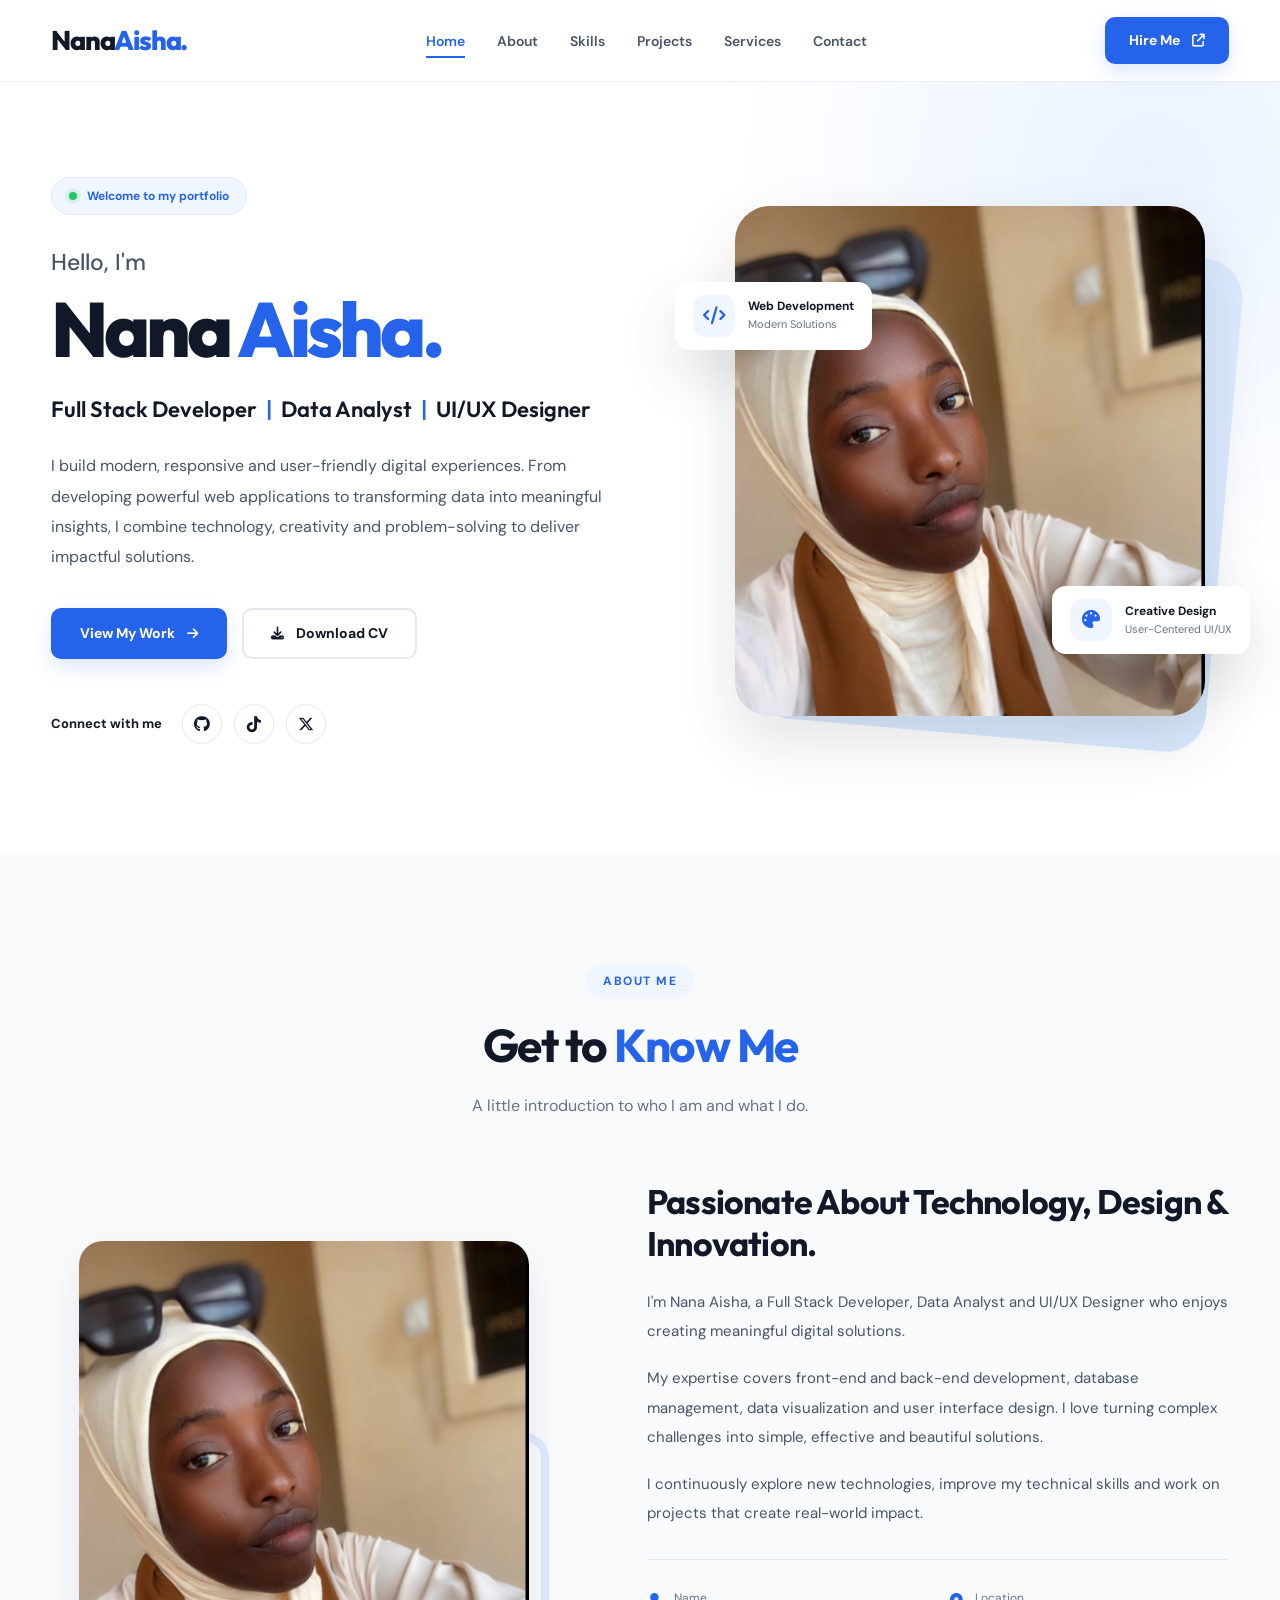
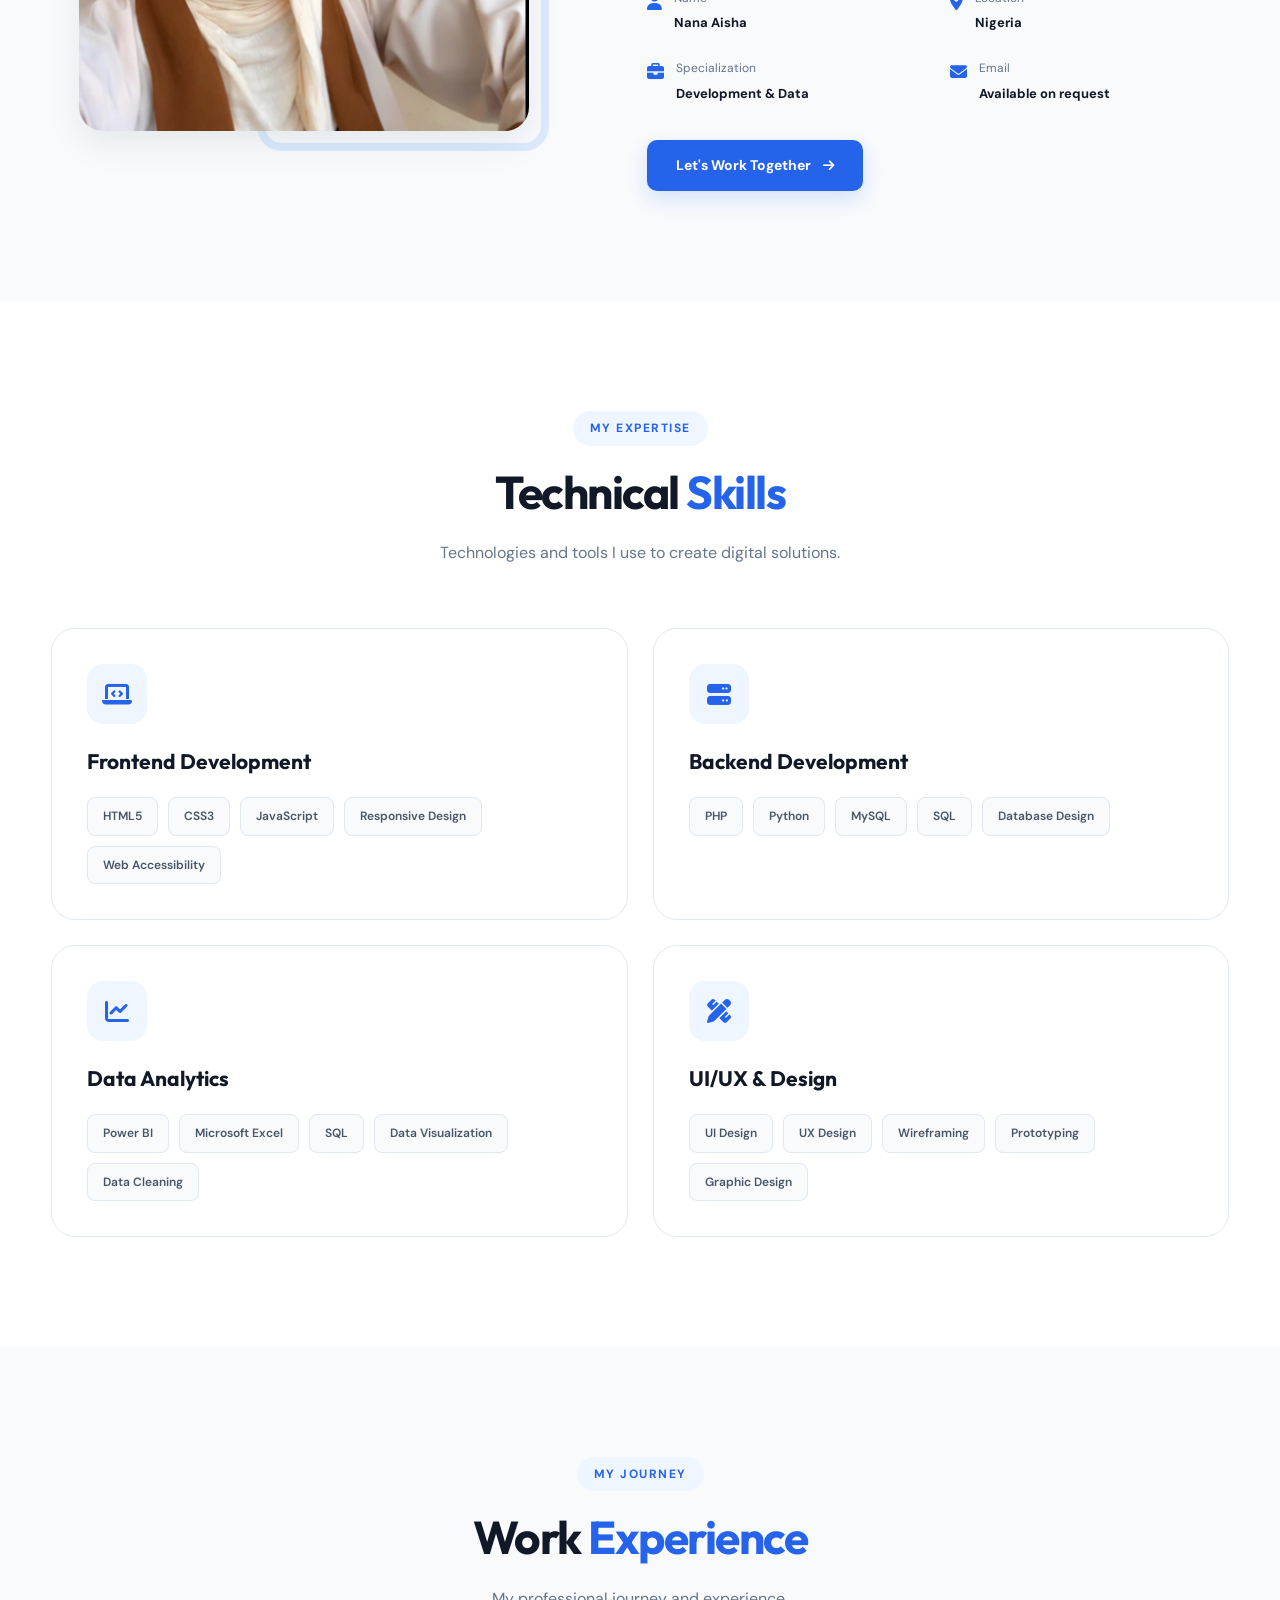
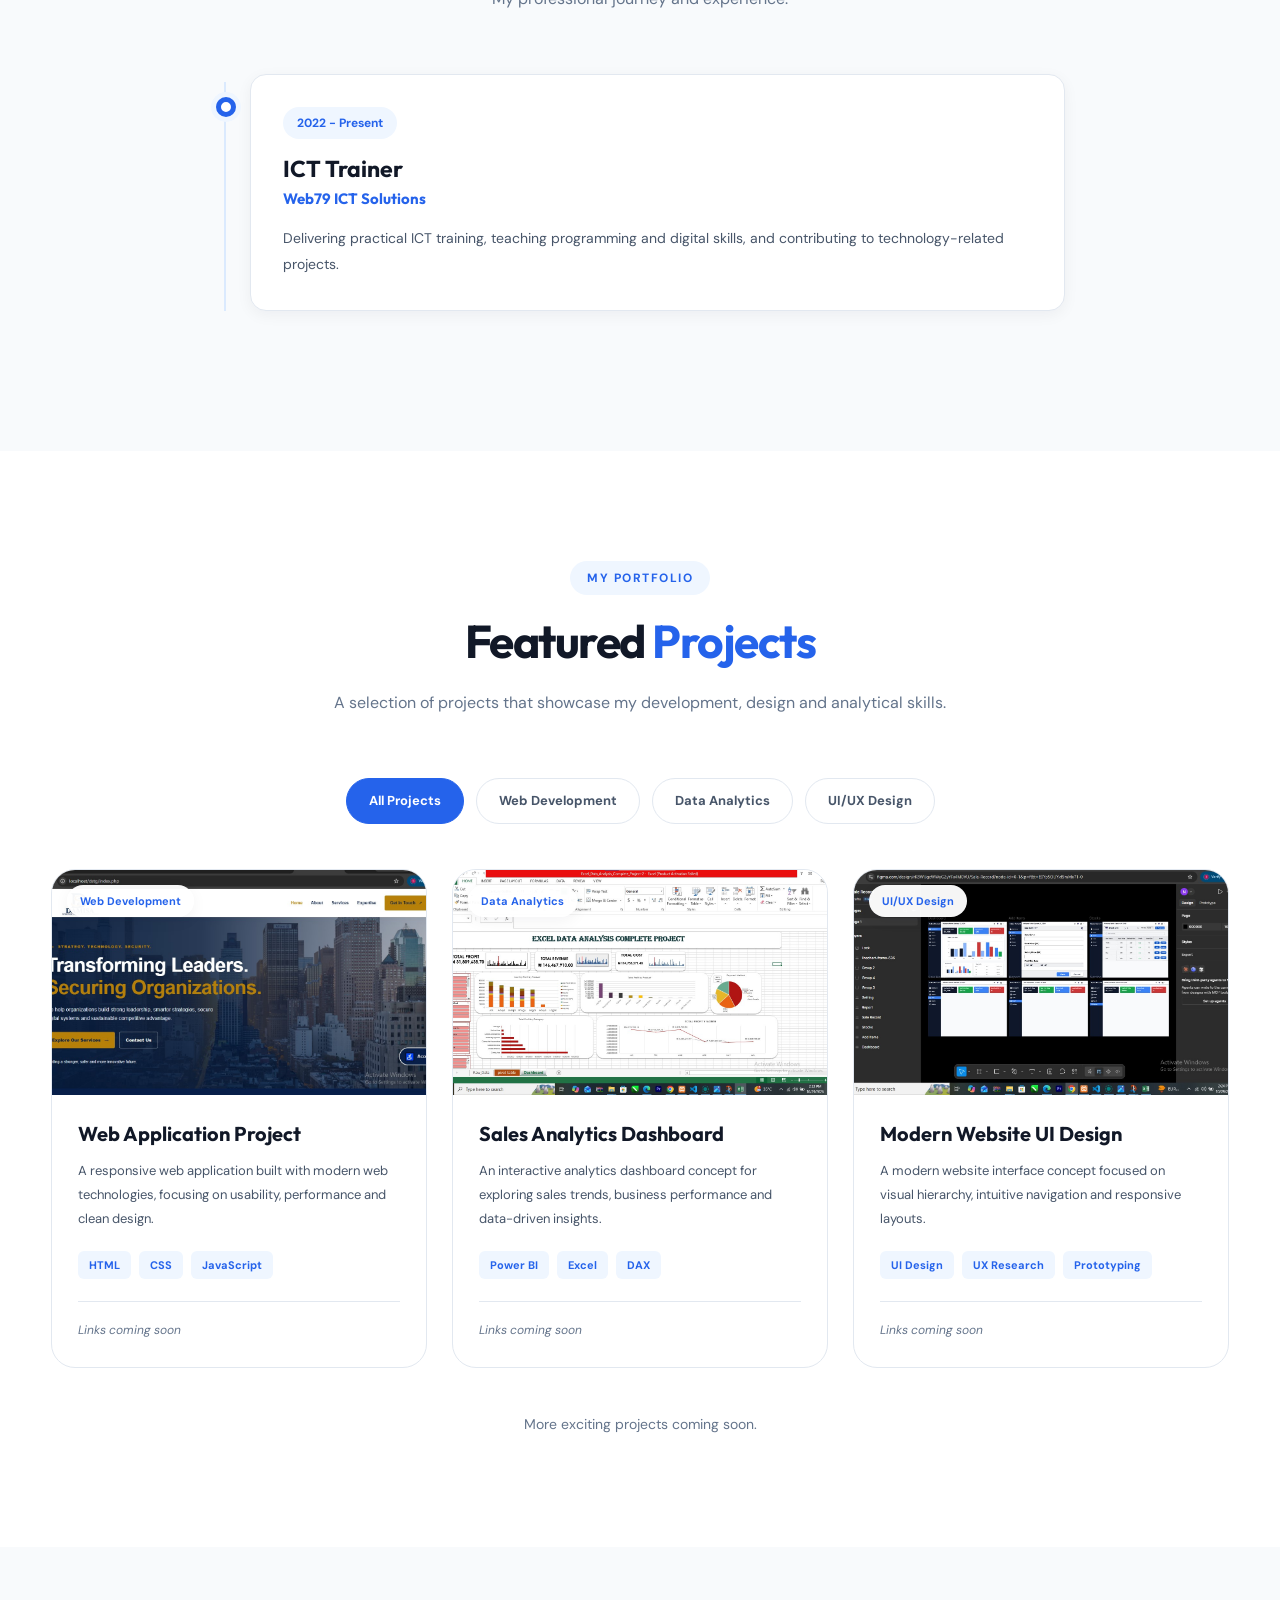
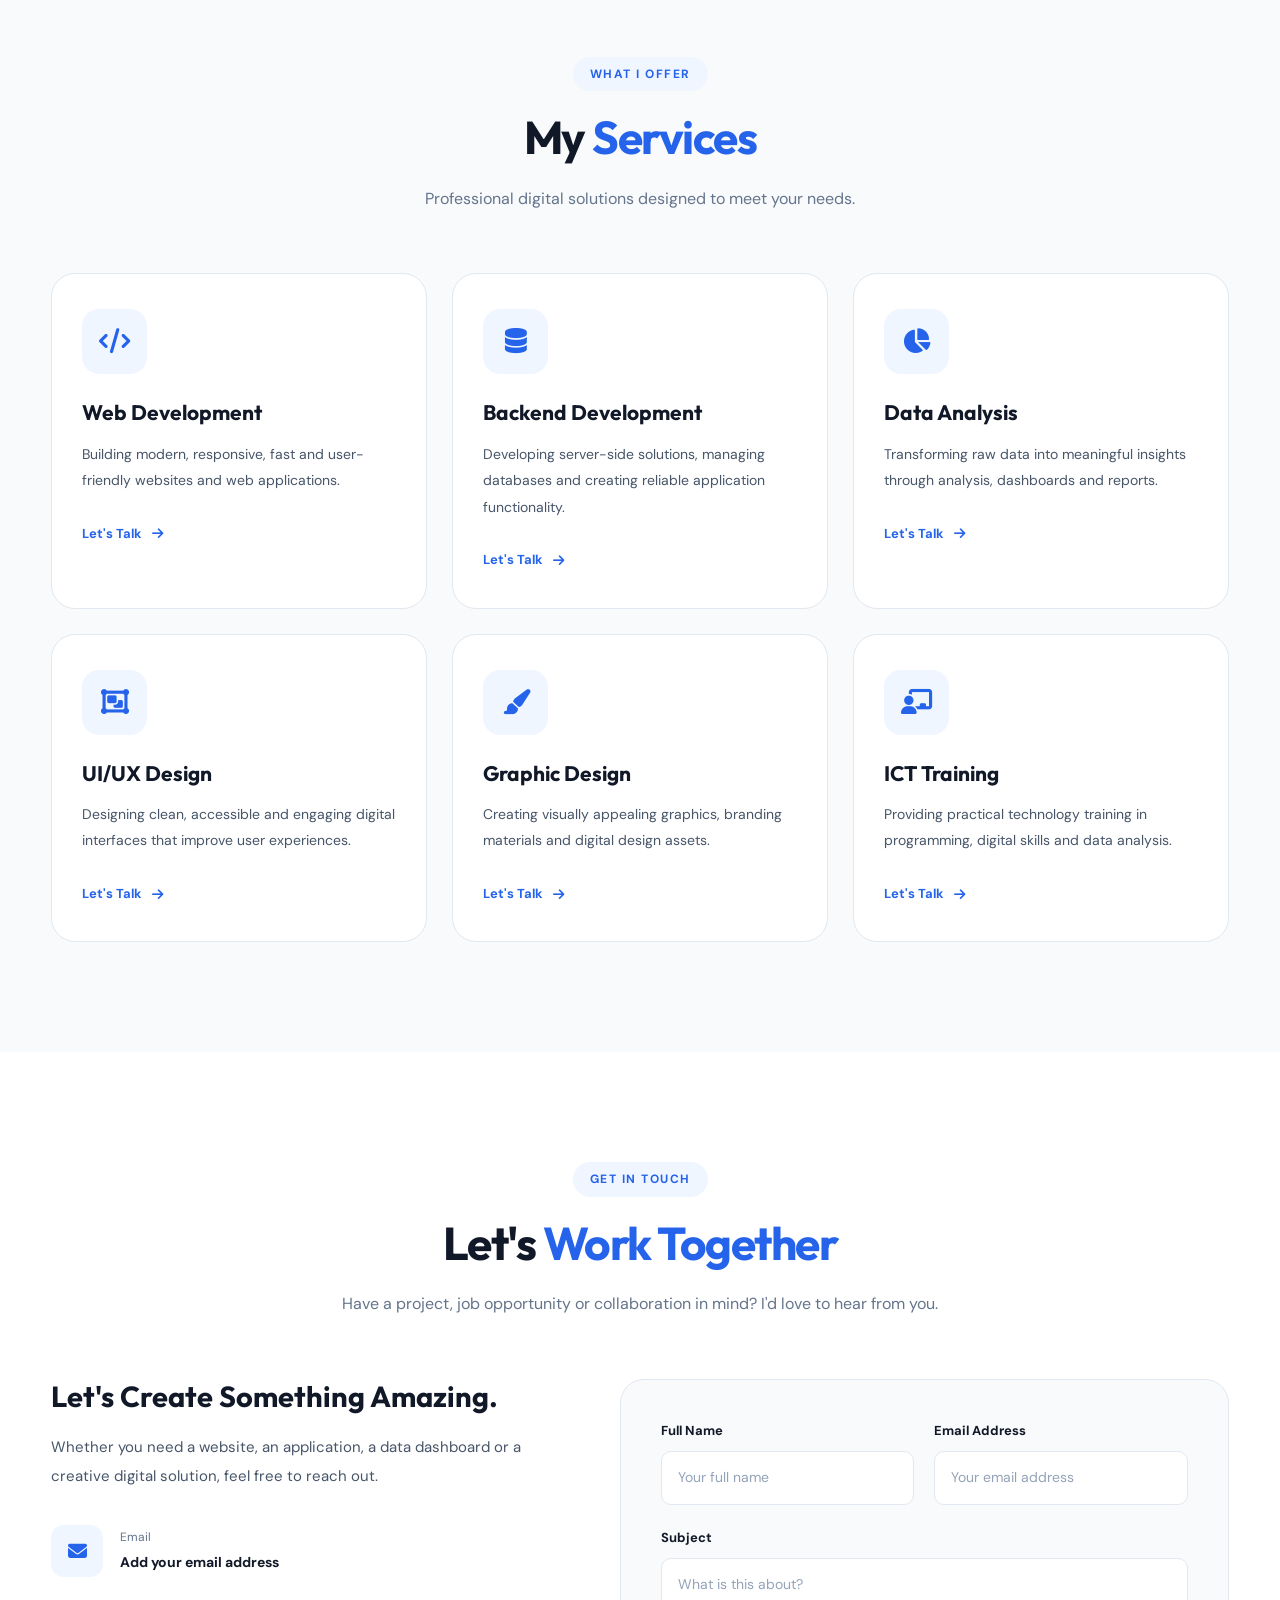
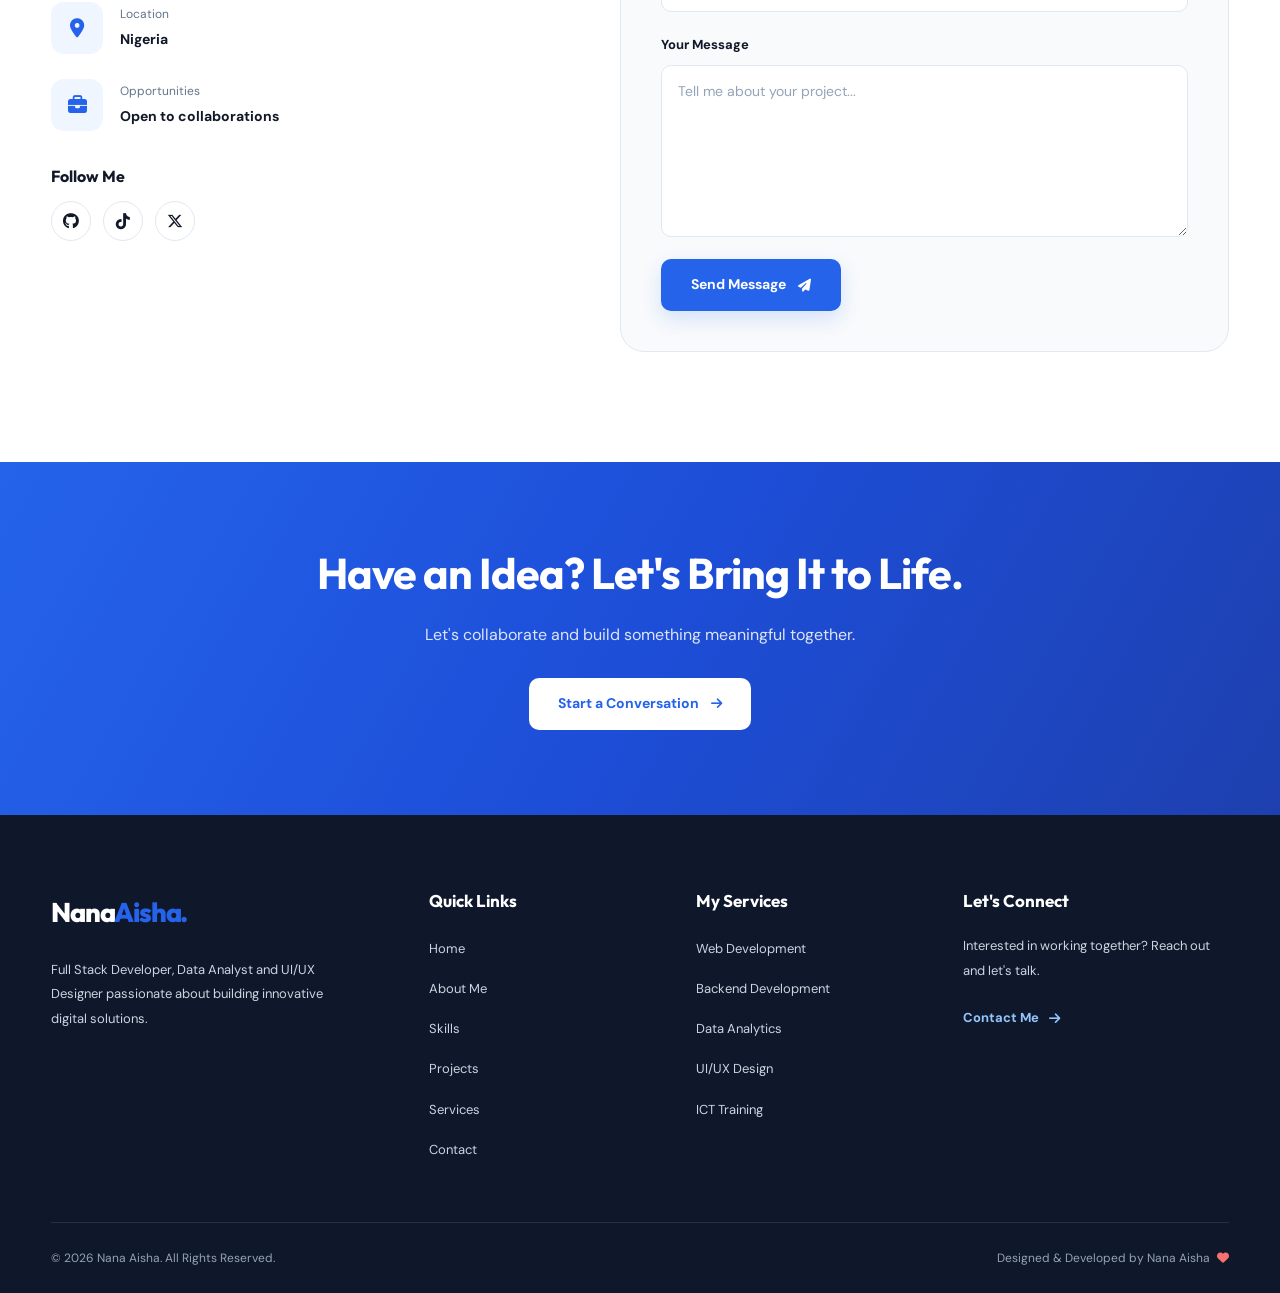
==== commit 60f561b0: "Update index.html" ====
--- a/nana-aisha-portfolio/index.html
+++ b/nana-aisha-portfolio/index.html
@@ -169,7 +169,7 @@
 
                     <div class="hero-buttons">
 
-                        <a href="#projects"
+                        <a href="projects.html"
                            class="btn btn-primary">
                             View My Work
                             <i class="fas fa-arrow-right"
@@ -362,7 +362,7 @@
 
                         </div>
 
-                        <a href="#contact"
+                        <a href="contact.html"
                            class="btn btn-primary">
                             Let's Work Together
                             <i class="fas fa-arrow-right"
@@ -793,7 +793,7 @@
                             and web applications.
                         </p>
 
-                        <a href="#contact"
+                        <a href="contact.html"
                            class="service-link">
                             Let's Talk
                             <i class="fas fa-arrow-right"
@@ -818,7 +818,7 @@
                             reliable application functionality.
                         </p>
 
-                        <a href="#contact"
+                        <a href="contact.html"
                            class="service-link">
                             Let's Talk
                             <i class="fas fa-arrow-right"
@@ -843,7 +843,7 @@
                             analysis, dashboards and reports.
                         </p>
 
-                        <a href="#contact"
+                        <a href="contact.html"
                            class="service-link">
                             Let's Talk
                             <i class="fas fa-arrow-right"
@@ -868,7 +868,7 @@
                             that improve user experiences.
                         </p>
 
-                        <a href="#contact"
+                        <a href="contact.html"
                            class="service-link">
                             Let's Talk
                             <i class="fas fa-arrow-right"
@@ -893,7 +893,7 @@
                             and digital design assets.
                         </p>
 
-                        <a href="#contact"
+                        <a href="contact.html"
                            class="service-link">
                             Let's Talk
                             <i class="fas fa-arrow-right"
@@ -918,7 +918,7 @@
                             digital skills and data analysis.
                         </p>
 
-                        <a href="#contact"
+                        <a href="contact.html"
                            class="service-link">
                             Let's Talk
                             <i class="fas fa-arrow-right"
@@ -1028,7 +1028,7 @@
 
                             <div class="social-links">
                                 <!-- Add your actual profile URLs -->
-                                <a href="#"
+                                <a href="https://github.com/Aishamake"
                                    aria-label="GitHub">
                                     <i class="fab fa-github"
                                        aria-hidden="true"></i>
@@ -1036,11 +1036,11 @@
 
                                 <a href="#"
                                    aria-label="LinkedIn">
-                                    <i class="fab fa-linkedin-in"
+                                    <i class="fab fa-tiktok"
                                        aria-hidden="true"></i>
                                 </a>
 
-                                <a href="#"
+                                <a href="https://x.com/codecraft780?s=11"
                                    aria-label="X">
                                     <i class="fab fa-x-twitter"
                                        aria-hidden="true"></i>
@@ -1170,7 +1170,7 @@
                         meaningful together.
                     </p>
 
-                    <a href="#contact"
+                    <a href="contact.html"
                        class="btn btn-light">
                         Start a Conversation
                         <i class="fas fa-arrow-right"
@@ -1214,11 +1214,11 @@
 
                     <ul>
                         <li><a href="#home">Home</a></li>
-                        <li><a href="#about">About Me</a></li>
-                        <li><a href="#skills">Skills</a></li>
-                        <li><a href="#projects">Projects</a></li>
-                        <li><a href="#services">Services</a></li>
-                        <li><a href="#contact">Contact</a></li>
+                        <li><a href="about.html">About Me</a></li>
+                        <li><a href="skills.html">Skills</a></li>
+                        <li><a href="projects.html">Projects</a></li>
+                        <li><a href="services.html">Services</a></li>
+                        <li><a href="contact.html">Contact</a></li>
                     </ul>
 
                 </div>
@@ -1229,11 +1229,11 @@
                     <h3>My Services</h3>
 
                     <ul>
-                        <li><a href="#services">Web Development</a></li>
-                        <li><a href="#services">Backend Development</a></li>
-                        <li><a href="#services">Data Analytics</a></li>
-                        <li><a href="#services">UI/UX Design</a></li>
-                        <li><a href="#services">ICT Training</a></li>
+                        <li><a href="services.html">Web Development</a></li>
+                        <li><a href="services.html">Backend Development</a></li>
+                        <li><a href="services.html">Data Analytics</a></li>
+                        <li><a href="services.html">UI/UX Design</a></li>
+                        <li><a href="services.html">ICT Training</a></li>
                     </ul>
 
                 </div>
@@ -1248,7 +1248,7 @@
                         Reach out and let's talk.
                     </p>
 
-                    <a href="#contact"
+                    <a href="contact.html"
                        class="footer-contact-link">
                         Contact Me
                         <i class="fas fa-arrow-right"
